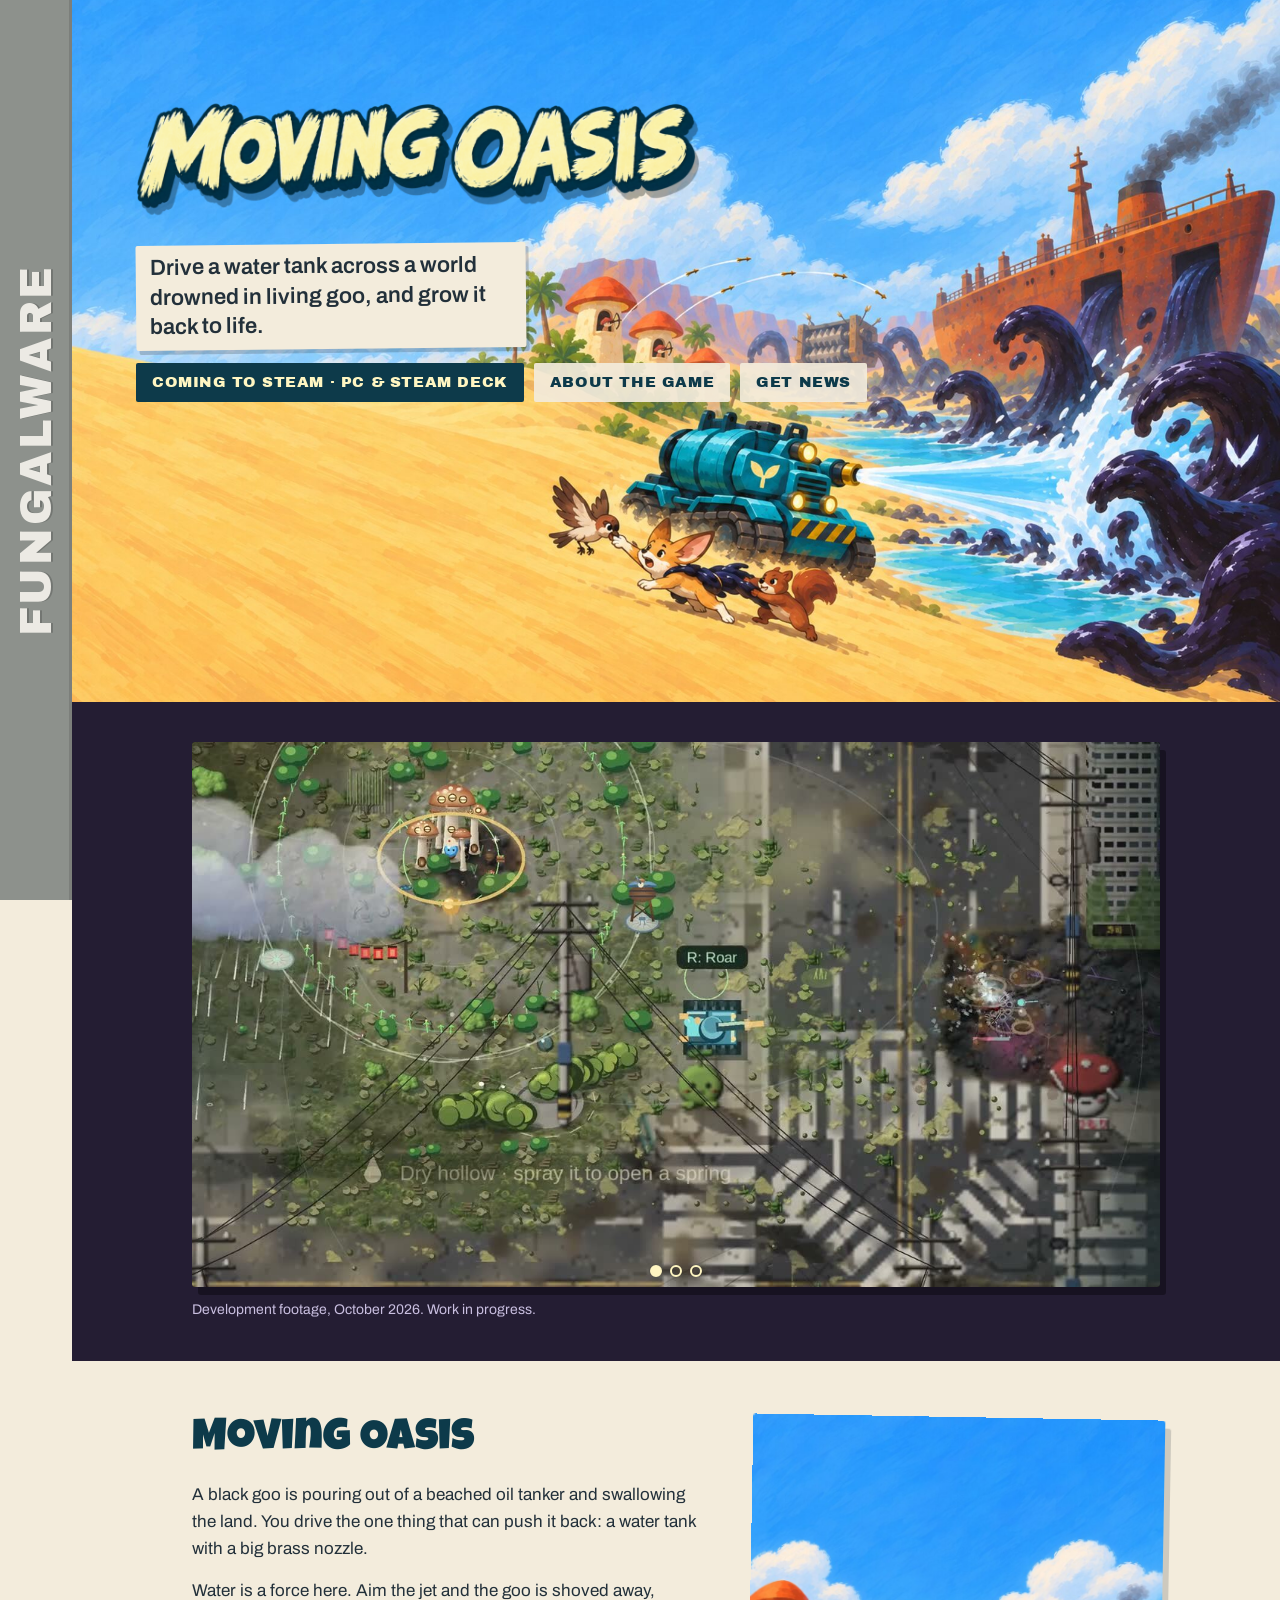
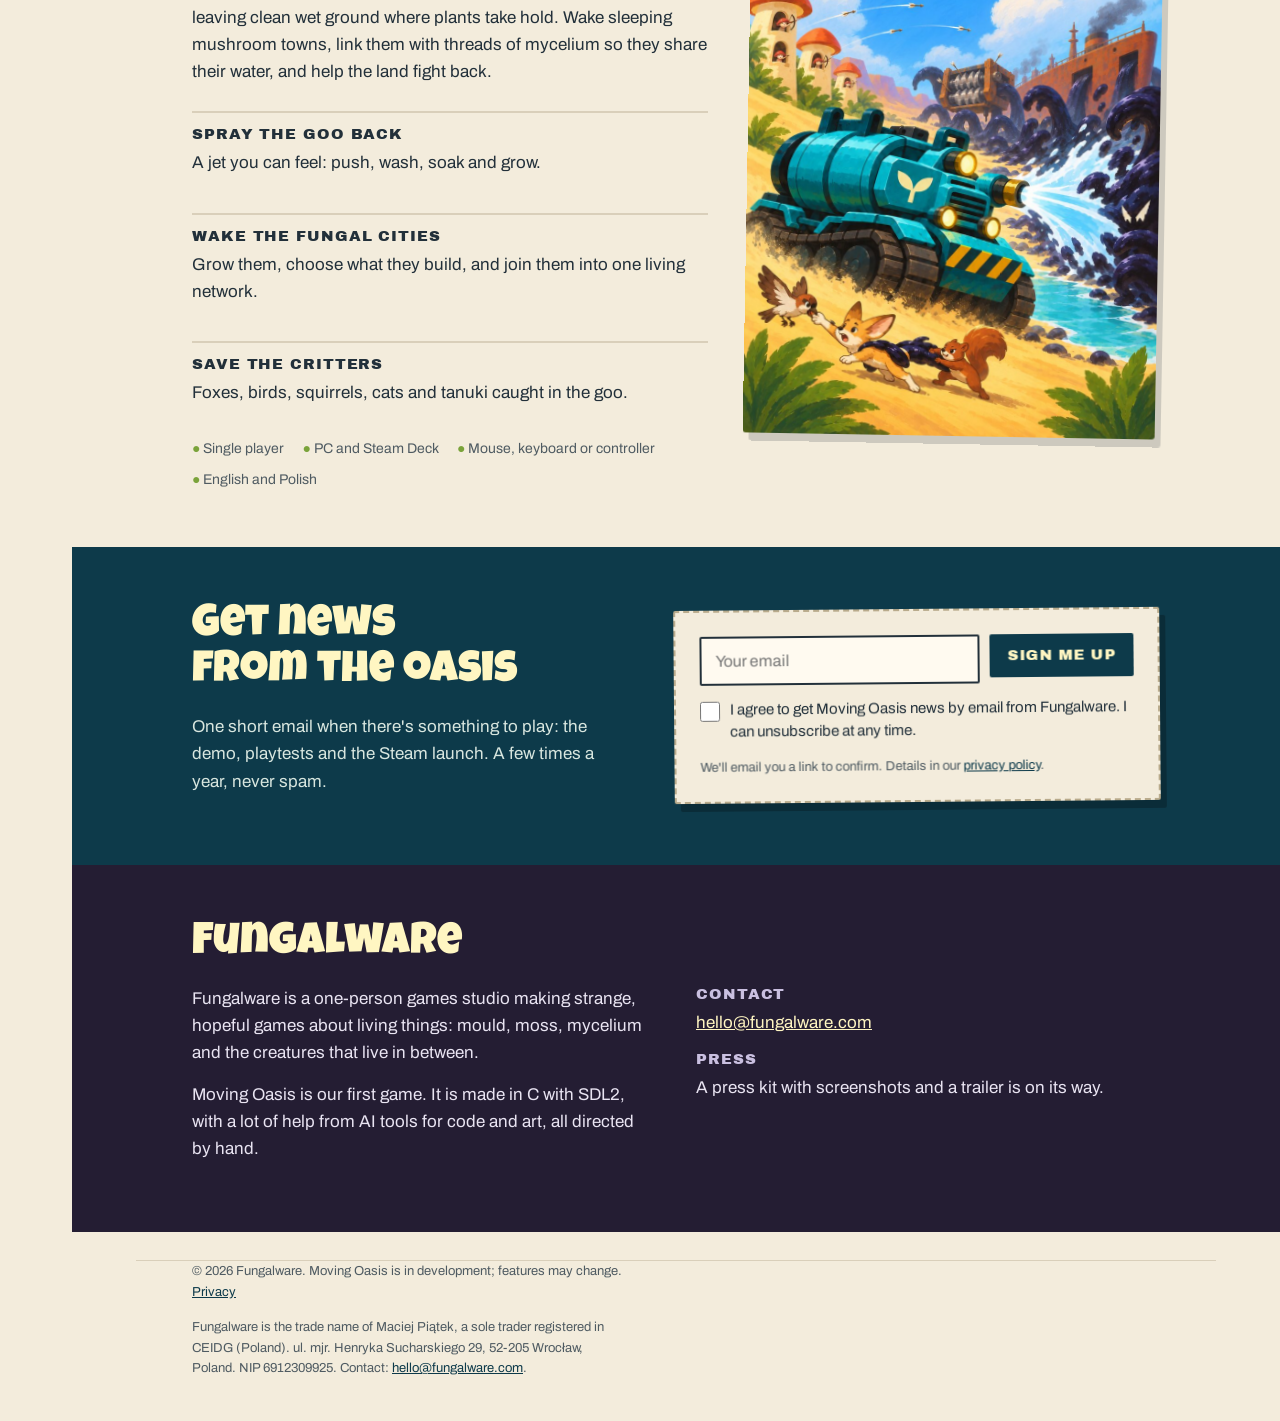
==== index.html @ 24c1888a "Gameplay player: three clips in turn with arrows, dots and swipe; rain clip first, pause menu trimme" ====
<!doctype html>
<html lang="en">
<head>
<meta charset="utf-8">
<meta name="viewport" content="width=device-width, initial-scale=1, viewport-fit=cover">
<title>Fungalware</title>
<meta name="description" content="Fungalware is a small games studio making strange, hopeful games about living things. Now making Moving Oasis, coming to Steam.">
<meta property="og:title" content="Fungalware · Moving Oasis">
<meta property="og:description" content="Drive a water tank across a world drowned in living goo, and grow it back to life. Coming to Steam.">
<meta property="og:image" content="img/moving-oasis-wide.jpg">
<link rel="stylesheet" href="fonts/fonts.css">
<style>
/* Layout: a grey cartridge band down the left edge (the box art's FUNGALWARE
   band) beside one long page: the game's key art first, then the studio. */
:root{
  --paper:#f3ecdc; --ink:#22303a; --ink-soft:#4f5b62; --band:#8d918c; --band-ink:#eceae4;
  --teal:#0d3a4a; --cream:#fff6c2; --goo:#241d33; --rule:#d9cfba;
  --brand:"Archivo Black","Arial Black",Impact,sans-serif;
  --game:"Luckiest Guy","Arial Black",Impact,sans-serif;
  --body:"Archivo","Helvetica Neue",Arial,sans-serif;
  color-scheme:light;
}
*{box-sizing:border-box}
html,body{margin:0}
body{background:var(--paper);color:var(--ink);font:17px/1.6 var(--body)}
a{color:var(--teal)}
a:focus-visible,button:focus-visible{outline:3px solid var(--teal);outline-offset:3px}
.frame{display:grid;grid-template-columns:72px minmax(0,1fr);min-height:100vh}
.band{background:var(--band);position:sticky;top:0;height:100vh;display:flex;align-items:center;justify-content:center;box-shadow:inset -3px 0 0 rgba(0,0,0,.12)}
.band span{writing-mode:vertical-rl;transform:rotate(180deg);font:400 44px/1 var(--brand);letter-spacing:.06em;color:var(--band-ink);text-shadow:0 2px 0 rgba(0,0,0,.18)}
main{min-width:0}
.hero{position:relative;overflow:hidden;background:#6fb7e6}
.hero img.art{display:block;width:100%;height:min(78vh,760px);object-fit:cover;object-position:62% 50%}
.hero .over{position:absolute;inset:0;display:flex;flex-direction:column;justify-content:flex-start;gap:14px;padding:clamp(20px,5vw,64px)}
.hero .logo{width:min(560px,78%);filter:drop-shadow(4px 7px 0 rgba(8,24,30,.35))}
.hero .line{max-width:30ch;margin:0;font:600 clamp(17px,2.2vw,22px)/1.35 var(--body);color:var(--ink);background:var(--paper);padding:8px 14px;border-radius:2px;box-shadow:3px 4px 0 rgba(0,0,0,.18);transform:rotate(-.6deg)}
.cta{display:flex;flex-wrap:wrap;gap:10px;align-items:center}
.pill{display:inline-block;font:400 15px/1 var(--brand);letter-spacing:.04em;text-transform:uppercase;padding:12px 16px;border-radius:2px;background:var(--teal);color:var(--cream);text-decoration:none}
.pill.ghost{background:rgba(243,236,220,.92);color:var(--teal)}
.wrap{max-width:1080px;margin:0 auto;padding-inline:clamp(16px,5vw,56px);padding-block:56px}
h2{font:400 clamp(30px,4vw,44px)/1.05 var(--game);color:var(--teal);margin:0 0 18px;text-wrap:balance}
h3{font:400 15px/1.2 var(--brand);letter-spacing:.06em;text-transform:uppercase;margin:0 0 6px;color:var(--ink)}
p{margin:0 0 14px;max-width:62ch}
.game{display:grid;grid-template-columns:minmax(0,1.25fr) minmax(0,1fr);gap:40px;align-items:start}
.features{display:grid;gap:22px;margin-top:26px}
.features div{border-top:2px solid var(--rule);padding-top:12px}
.tall{width:100%;border-radius:3px;box-shadow:6px 8px 0 rgba(34,48,58,.18);transform:rotate(1deg)}
.facts{display:flex;flex-wrap:wrap;gap:8px 18px;margin:18px 0 0;padding:0;list-style:none;font-size:14px;color:var(--ink-soft)}
.facts li::before{content:"● ";color:#7aa33a}
.wide{display:block;width:100%;border-radius:3px;margin:8px 0 0}
.studio{background:var(--goo);color:#e9e4f2}
.studio h2{color:var(--cream)}
.studio a{color:var(--cream)}
.studio .cols{display:grid;grid-template-columns:repeat(2,minmax(0,1fr));gap:40px}
.studio h3{color:#c9bfe0}
footer{font-size:13px;color:var(--ink-soft);padding-block:28px}
footer .wrap{padding-block:0}
.imprint{border-top:1px solid var(--rule);padding-top:14px}
/* Newsletter: MailerLite's form markup and script (they validate and submit
   it), dressed as a torn-off coupon from the page's newsprint. */
.news{background:var(--teal);color:var(--cream)}
.news .wrap{display:grid;grid-template-columns:minmax(0,1fr) minmax(0,1.1fr);gap:40px;align-items:center}
.news h2{color:var(--cream)}
.news .lede{color:#d8e6df}
.coupon{background:var(--paper);color:var(--ink);padding:24px;border:2px dashed #b9ab8c;border-radius:2px;box-shadow:6px 8px 0 rgba(0,0,0,.25);transform:rotate(-.5deg)}
.coupon form{display:grid;gap:14px;margin:0}
.coupon .row{display:flex;flex-wrap:wrap;gap:10px}
.coupon .ml-field-group{flex:1 1 220px;min-width:0}
.coupon input[type=email]{width:100%;font:16px/1.2 var(--body);padding:13px 14px;border:2px solid var(--ink);border-radius:2px;background:#fffaf0;color:var(--ink)}
.coupon .check{display:flex;gap:10px;align-items:flex-start;font-size:15px;line-height:1.45;cursor:pointer}
.coupon .check input{width:20px;height:20px;margin:2px 0 0;flex:none;accent-color:var(--teal)}
.coupon .check p,.coupon .fine{margin:0}
.coupon .fine{font-size:13px;color:var(--ink-soft)}
.coupon button.primary{font:400 15px/1 var(--brand);letter-spacing:.04em;text-transform:uppercase;padding:14px 18px;border:0;border-radius:2px;background:var(--teal);color:var(--cream);cursor:pointer}
.coupon button.primary:hover{background:#155069}
.coupon .ml-error input[type=email]{border-color:#b3261e}
.coupon .ml-error .check{color:#b3261e}
.coupon .sent h3{font:400 28px/1.1 var(--game);color:var(--teal);letter-spacing:0;text-transform:none;margin:0 0 6px}
.coupon .sent p{margin:0}
.sr-only{position:absolute;width:1px;height:1px;overflow:hidden;clip:rect(0 0 0 0)}
/* Gameplay reel: the owner's own play, muted and looping, a smaller file on phones. */
.reel{background:var(--goo)}
.reel .wrap{padding-block:40px}
.player{position:relative;max-width:100%;aspect-ratio:16/9;border-radius:3px;overflow:hidden;box-shadow:6px 8px 0 rgba(0,0,0,.35);background:#000}
.player video{display:block;width:100%;height:100%;object-fit:cover}
.player .nav{position:absolute;top:50%;transform:translateY(-50%);width:48px;height:64px;border:0;border-radius:2px;background:rgba(36,29,51,.72);color:var(--cream);font:400 40px/1 var(--brand);cursor:pointer;opacity:0;transition:opacity .2s}
.player .prev{left:10px}.player .next{right:10px}
.player:hover .nav,.player .nav:focus-visible{opacity:1}
@media (hover:none){.player .nav{opacity:.85;width:40px;height:52px;font-size:32px}}
.player .dots{position:absolute;left:0;right:0;bottom:10px;display:flex;justify-content:center;gap:8px}
.player .dots button{width:12px;height:12px;padding:0;border:2px solid var(--cream);border-radius:50%;background:transparent;cursor:pointer}
.player .dots button[aria-selected=true]{background:var(--cream)}
.reel .cap{margin:12px 0 0;font-size:14px;color:#c9bfe0;max-width:none}
@media (max-width:820px){
  .frame{grid-template-columns:1fr}
  .band{position:static;height:auto;padding:10px 16px;justify-content:flex-start}
  .band span{writing-mode:horizontal-tb;transform:none;font-size:26px}
  .game,.studio .cols,.news .wrap{grid-template-columns:1fr}
  .hero img.art{height:62vh}
}
@media (prefers-reduced-motion:reduce){*{transition:none!important}}
</style>
</head>
<body>
<div class="frame">
  <aside class="band" aria-label="Fungalware"><span>FUNGALWARE</span></aside>
  <main>
    <section class="hero" aria-label="Moving Oasis">
      <img class="art" src="img/moving-oasis-key-art.jpg" alt="A chunky teal water tank sprays living black goo back from a desert oasis while a sparrow and a squirrel pull a fennec fox free; a rusty tanker and a toothed machine loom behind.">
      <div class="over">
        <img class="logo" src="img/moving-oasis-logo.png" alt="Moving Oasis">
        <p class="line">Drive a water tank across a world drowned in living goo, and grow it back to life.</p>
        <div class="cta">
          <span class="pill">Coming to Steam · PC &amp; Steam Deck</span>
          <a class="pill ghost" href="#game">About the game</a>
          <a class="pill ghost" href="#news">Get news</a>
        </div>
      </div>
    </section>

    <section class="reel" aria-label="Gameplay">
      <div class="wrap">
        <div class="player" data-clips="rain-cities skull shore">
          <video autoplay muted playsinline preload="auto" poster="video/rain-cities.jpg" aria-label="Moving Oasis gameplay, development footage"></video>
          <button class="nav prev" type="button" aria-label="Previous clip">&#8249;</button>
          <button class="nav next" type="button" aria-label="Next clip">&#8250;</button>
          <div class="dots" role="tablist" aria-label="Clips"></div>
        </div>
        <p class="cap">Development footage, October 2026. Work in progress.</p>
      </div>
    </section>

    <section id="game" class="wrap game">
      <div>
        <h2>Moving Oasis</h2>
        <p>A black goo is pouring out of a beached oil tanker and swallowing the land. You drive the one thing that can push it back: a water tank with a big brass nozzle.</p>
        <p>Water is a force here. Aim the jet and the goo is shoved away, leaving clean wet ground where plants take hold. Wake sleeping mushroom towns, link them with threads of mycelium so they share their water, and help the land fight back.</p>
        <div class="features">
          <div><h3>Spray the goo back</h3><p>A jet you can feel: push, wash, soak and grow.</p></div>
          <div><h3>Wake the fungal cities</h3><p>Grow them, choose what they build, and join them into one living network.</p></div>
          <div><h3>Save the critters</h3><p>Foxes, birds, squirrels, cats and tanuki caught in the goo.</p></div>
        </div>
        <ul class="facts">
          <li>Single player</li><li>PC and Steam Deck</li><li>Mouse, keyboard or controller</li><li>English and Polish</li>
        </ul>
      </div>
      <img class="tall" src="img/moving-oasis-tall.jpg" alt="Moving Oasis key art: the teal tank up close, its headlights like friendly eyes, spraying goo back beside mushroom towers and a rusty ship.">
    </section>

    <section id="news" class="news">
      <div class="wrap">
        <div>
          <h2>Get news from the oasis</h2>
          <p class="lede">One short email when there's something to play: the demo, playtests and the Steam launch. A few times a year, never spam.</p>
        </div>
        <div id="mlb2-46906155" class="coupon ml-form-embedContainer ml-subscribe-form ml-subscribe-form-46906155">
          <div class="ml-form-embedBody row-form">
            <form class="ml-block-form" action="https://assets.mailerlite.com/jsonp/2696702/forms/200784628457408299/subscribe" data-code="" method="post" target="_blank">
              <div class="row">
                <div class="ml-form-fieldRow ml-field-group ml-field-email ml-validate-email ml-validate-required">
                  <input aria-label="Your email" aria-required="true" type="email" class="form-control" name="fields[email]" placeholder="Your email" autocomplete="email">
                </div>
                <div class="ml-form-embedSubmit">
                  <button type="submit" class="primary">Sign me up</button>
                  <button disabled="disabled" style="display:none" type="button" class="loading primary"><span>Sending…</span></button>
                </div>
              </div>
              <div class="ml-form-checkboxRow ml-validate-required">
                <label class="check"><input type="checkbox"><p>I agree to get Moving Oasis news by email from Fungalware. I can unsubscribe at any time.</p></label>
              </div>
              <p class="fine">We'll email you a link to confirm. Details in our <a href="privacy/">privacy policy</a>.</p>
              <input type="hidden" name="ml-submit" value="1">
              <input type="hidden" name="anticsrf" value="true">
            </form>
          </div>
          <div class="ml-form-successBody row-success sent" style="display:none" role="status">
            <h3>Almost there!</h3>
            <p>Check your inbox and click the link to confirm.</p>
          </div>
        </div>
      </div>
    </section>

    <section class="studio">
      <div class="wrap">
        <h2>Fungalware</h2>
        <div class="cols">
          <div>
            <p>Fungalware is a one-person games studio making strange, hopeful games about living things: mould, moss, mycelium and the creatures that live in between.</p>
            <p>Moving Oasis is our first game. It is made in C with SDL2, with a lot of help from AI tools for code and art, all directed by hand.</p>
          </div>
          <div>
            <h3>Contact</h3>
            <p><a href="mailto:hello@fungalware.com">hello@fungalware.com</a></p>
            <h3>Press</h3>
            <p>A press kit with screenshots and a trailer is on its way.</p>
          </div>
        </div>
      </div>
    </section>

    <footer>
      <div class="wrap imprint">
        <p>© 2026 Fungalware. Moving Oasis is in development; features may change. <a href="privacy/">Privacy</a></p>
        <p>Fungalware is the trade name of Maciej Piątek, a sole trader registered in CEIDG (Poland). ul. mjr. Henryka Sucharskiego 29, 52-205 Wrocław, Poland. NIP 6912309925. Contact: <a href="mailto:hello@fungalware.com">hello@fungalware.com</a>.</p>
      </div>
    </footer>
  </main>
</div>
<script>
// Gameplay clips: play one after another and loop; arrows, dots and a swipe switch clips.
// Phones get the 480p files. Reduced motion: no autoplay, the viewer starts it.
(function () {
  var box = document.querySelector('.player'); if (!box) return;
  var v = box.querySelector('video'), dots = box.querySelector('.dots');
  var clips = box.dataset.clips.split(' '), i = 0;
  var size = matchMedia('(max-width: 700px)').matches ? '480' : '720';
  var still = matchMedia('(prefers-reduced-motion: reduce)').matches;
  clips.forEach(function (c, k) {
    var b = document.createElement('button'); b.type = 'button'; b.setAttribute('role', 'tab');
    b.setAttribute('aria-label', 'Clip ' + (k + 1)); b.onclick = function () { show(k, true); }; dots.appendChild(b);
  });
  function show(k, play) {
    i = (k + clips.length) % clips.length;
    v.poster = 'video/' + clips[i] + '.jpg'; v.src = 'video/' + clips[i] + '-' + size + '.mp4';
    [].forEach.call(dots.children, function (b, n) { b.setAttribute('aria-selected', n === i); });
    if (play || !still) { var p = v.play(); if (p) p.catch(function () {}); }
  }
  v.addEventListener('ended', function () { show(i + 1); });
  box.querySelector('.prev').onclick = function () { show(i - 1, true); };
  box.querySelector('.next').onclick = function () { show(i + 1, true); };
  var x0 = null;
  box.addEventListener('touchstart', function (e) { x0 = e.touches[0].clientX; }, {passive: true});
  box.addEventListener('touchend', function (e) {
    if (x0 === null) return; var dx = e.changedTouches[0].clientX - x0; x0 = null;
    if (Math.abs(dx) > 40) show(i + (dx < 0 ? 1 : -1), true);
  });
  if (still) { v.removeAttribute('autoplay'); v.controls = true; }
  show(0);
})();
</script>
<script>
function ml_webform_success_46906155() {
  var $ = ml_jQuery || jQuery;
  $('.ml-subscribe-form-46906155 .row-success').show();
  $('.ml-subscribe-form-46906155 .row-form').hide();
}
</script>
<script src="https://groot.mailerlite.com/js/w/webforms.min.js?v83147fa8ce2d95cb73ece7f28b469519"></script>
</body>
</html>
---- fonts/fonts.css ----
/* Self-hosted Google Fonts (latin + latin-ext). Archivo, Archivo Black: SIL OFL 1.1; Luckiest Guy: Apache 2.0. */
@font-face {
  font-family: 'Archivo';
  font-style: normal;
  font-weight: 400;
  font-stretch: 100%;
  font-display: swap;
  src: url(archivo-latin-ext.woff2) format('woff2');
  unicode-range: U+0100-02BA, U+02BD-02C5, U+02C7-02CC, U+02CE-02D7, U+02DD-02FF, U+0304, U+0308, U+0329, U+1D00-1DBF, U+1E00-1E9F, U+1EF2-1EFF, U+2020, U+20A0-20AB, U+20AD-20C4, U+2113, U+2C60-2C7F, U+A720-A7FF;
}
@font-face {
  font-family: 'Archivo';
  font-style: normal;
  font-weight: 400;
  font-stretch: 100%;
  font-display: swap;
  src: url(archivo-latin.woff2) format('woff2');
  unicode-range: U+0000-00FF, U+0131, U+0152-0153, U+02BB-02BC, U+02C6, U+02DA, U+02DC, U+0304, U+0308, U+0329, U+2000-206F, U+20AC, U+2122, U+2191, U+2193, U+2212, U+2215, U+FEFF, U+FFFD;
}
@font-face {
  font-family: 'Archivo';
  font-style: normal;
  font-weight: 600;
  font-stretch: 100%;
  font-display: swap;
  src: url(archivo-latin-ext.woff2) format('woff2');
  unicode-range: U+0100-02BA, U+02BD-02C5, U+02C7-02CC, U+02CE-02D7, U+02DD-02FF, U+0304, U+0308, U+0329, U+1D00-1DBF, U+1E00-1E9F, U+1EF2-1EFF, U+2020, U+20A0-20AB, U+20AD-20C4, U+2113, U+2C60-2C7F, U+A720-A7FF;
}
@font-face {
  font-family: 'Archivo';
  font-style: normal;
  font-weight: 600;
  font-stretch: 100%;
  font-display: swap;
  src: url(archivo-latin.woff2) format('woff2');
  unicode-range: U+0000-00FF, U+0131, U+0152-0153, U+02BB-02BC, U+02C6, U+02DA, U+02DC, U+0304, U+0308, U+0329, U+2000-206F, U+20AC, U+2122, U+2191, U+2193, U+2212, U+2215, U+FEFF, U+FFFD;
}
@font-face {
  font-family: 'Archivo Black';
  font-style: normal;
  font-weight: 400;
  font-display: swap;
  src: url(archivo-black-latin-ext.woff2) format('woff2');
  unicode-range: U+0100-02BA, U+02BD-02C5, U+02C7-02CC, U+02CE-02D7, U+02DD-02FF, U+0304, U+0308, U+0329, U+1D00-1DBF, U+1E00-1E9F, U+1EF2-1EFF, U+2020, U+20A0-20AB, U+20AD-20C4, U+2113, U+2C60-2C7F, U+A720-A7FF;
}
@font-face {
  font-family: 'Archivo Black';
  font-style: normal;
  font-weight: 400;
  font-display: swap;
  src: url(archivo-black-latin.woff2) format('woff2');
  unicode-range: U+0000-00FF, U+0131, U+0152-0153, U+02BB-02BC, U+02C6, U+02DA, U+02DC, U+0304, U+0308, U+0329, U+2000-206F, U+20AC, U+2122, U+2191, U+2193, U+2212, U+2215, U+FEFF, U+FFFD;
}
@font-face {
  font-family: 'Luckiest Guy';
  font-style: normal;
  font-weight: 400;
  font-display: swap;
  src: url(luckiest-guy-latin-ext.woff2) format('woff2');
  unicode-range: U+0100-02BA, U+02BD-02C5, U+02C7-02CC, U+02CE-02D7, U+02DD-02FF, U+0304, U+0308, U+0329, U+1D00-1DBF, U+1E00-1E9F, U+1EF2-1EFF, U+2020, U+20A0-20AB, U+20AD-20C4, U+2113, U+2C60-2C7F, U+A720-A7FF;
}
@font-face {
  font-family: 'Luckiest Guy';
  font-style: normal;
  font-weight: 400;
  font-display: swap;
  src: url(luckiest-guy-latin.woff2) format('woff2');
  unicode-range: U+0000-00FF, U+0131, U+0152-0153, U+02BB-02BC, U+02C6, U+02DA, U+02DC, U+0304, U+0308, U+0329, U+2000-206F, U+20AC, U+2122, U+2191, U+2193, U+2212, U+2215, U+FEFF, U+FFFD;
}
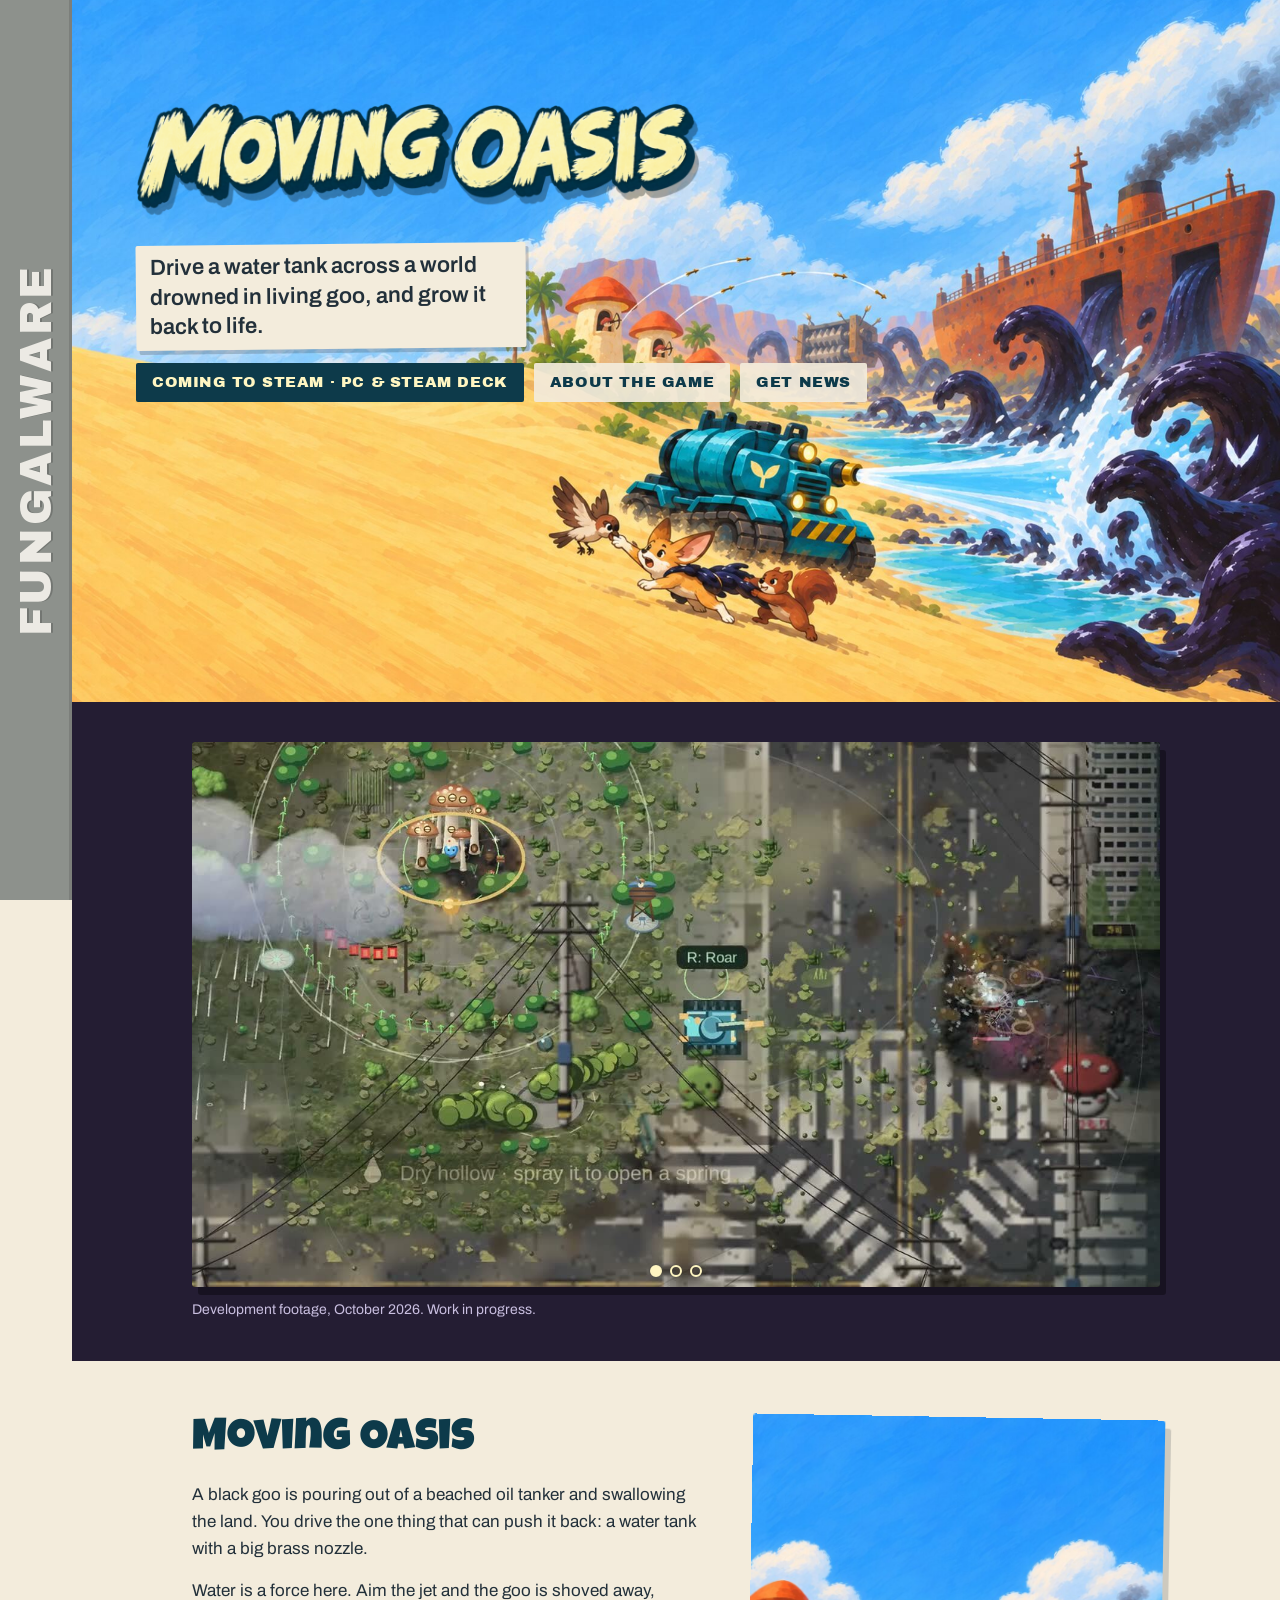
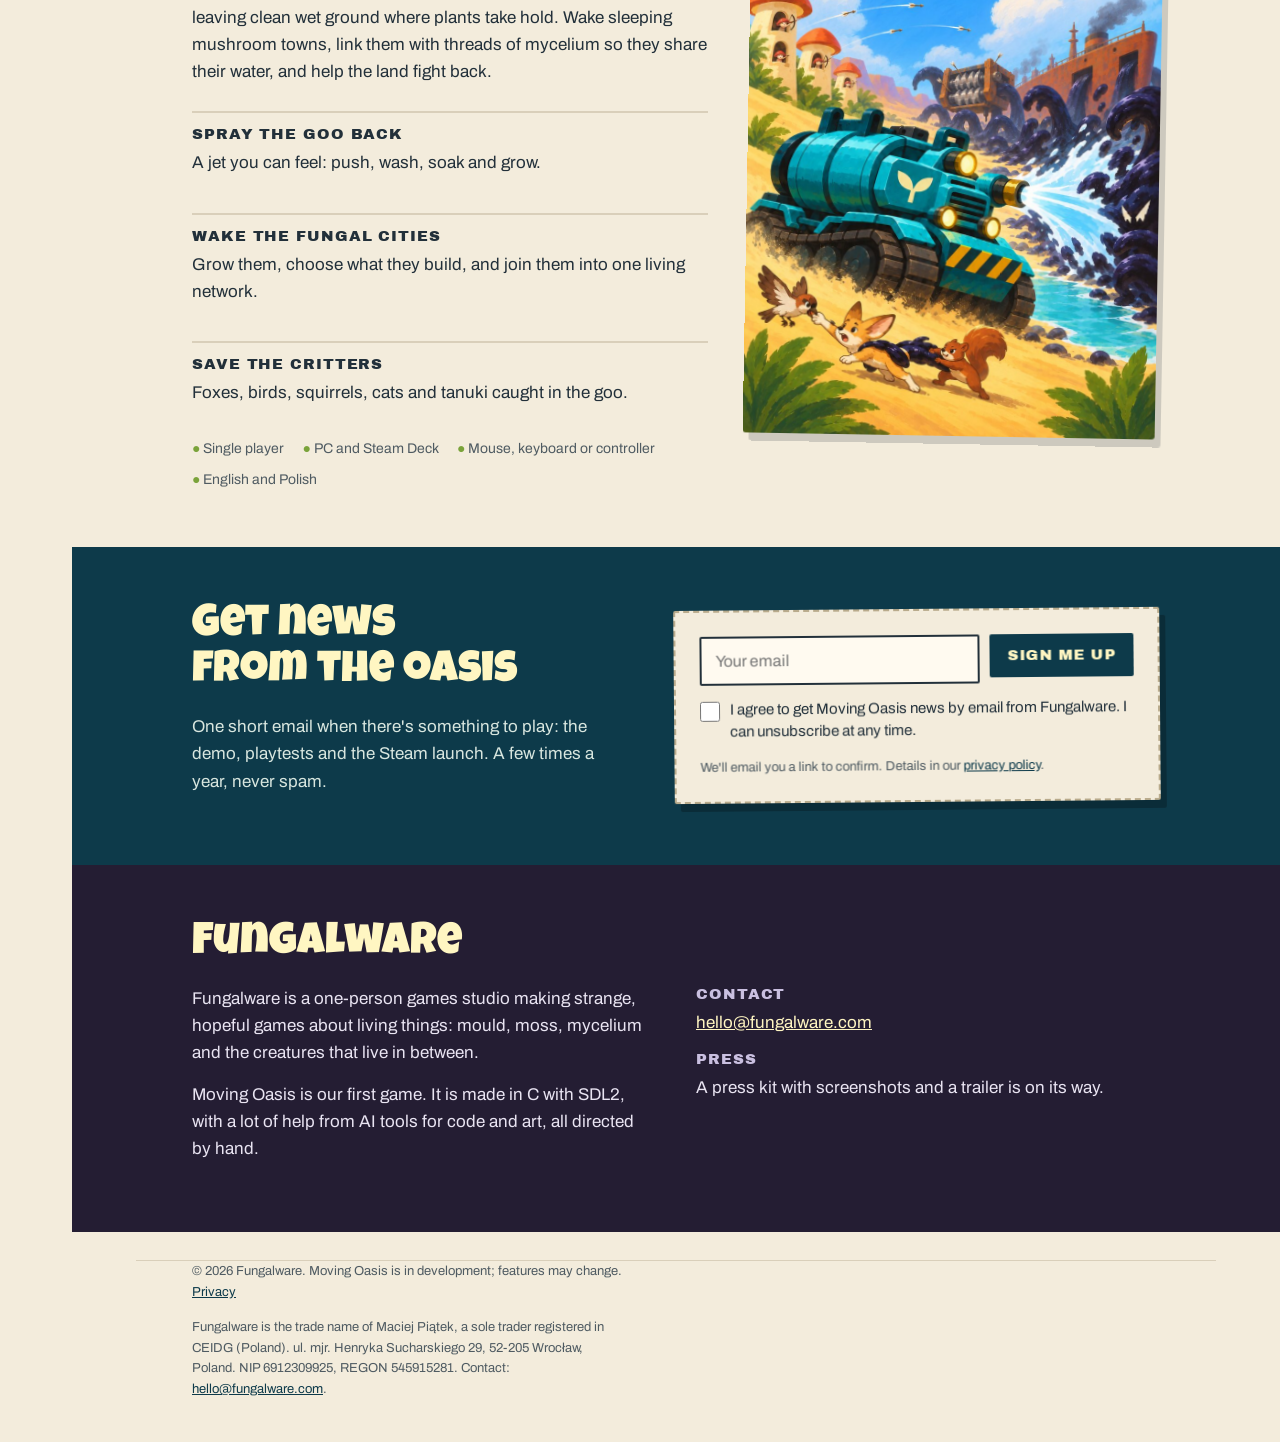
==== commit 871cd8be: "Add REGON to footer and privacy policy" ====
--- a/index.html
+++ b/index.html
@@ -202,7 +202,7 @@
     <footer>
       <div class="wrap imprint">
         <p>© 2026 Fungalware. Moving Oasis is in development; features may change. <a href="privacy/">Privacy</a></p>
-        <p>Fungalware is the trade name of Maciej Piątek, a sole trader registered in CEIDG (Poland). ul. mjr. Henryka Sucharskiego 29, 52-205 Wrocław, Poland. NIP 6912309925. Contact: <a href="mailto:hello@fungalware.com">hello@fungalware.com</a>.</p>
+        <p>Fungalware is the trade name of Maciej Piątek, a sole trader registered in CEIDG (Poland). ul. mjr. Henryka Sucharskiego 29, 52-205 Wrocław, Poland. NIP 6912309925, REGON 545915281. Contact: <a href="mailto:hello@fungalware.com">hello@fungalware.com</a>.</p>
       </div>
     </footer>
   </main>
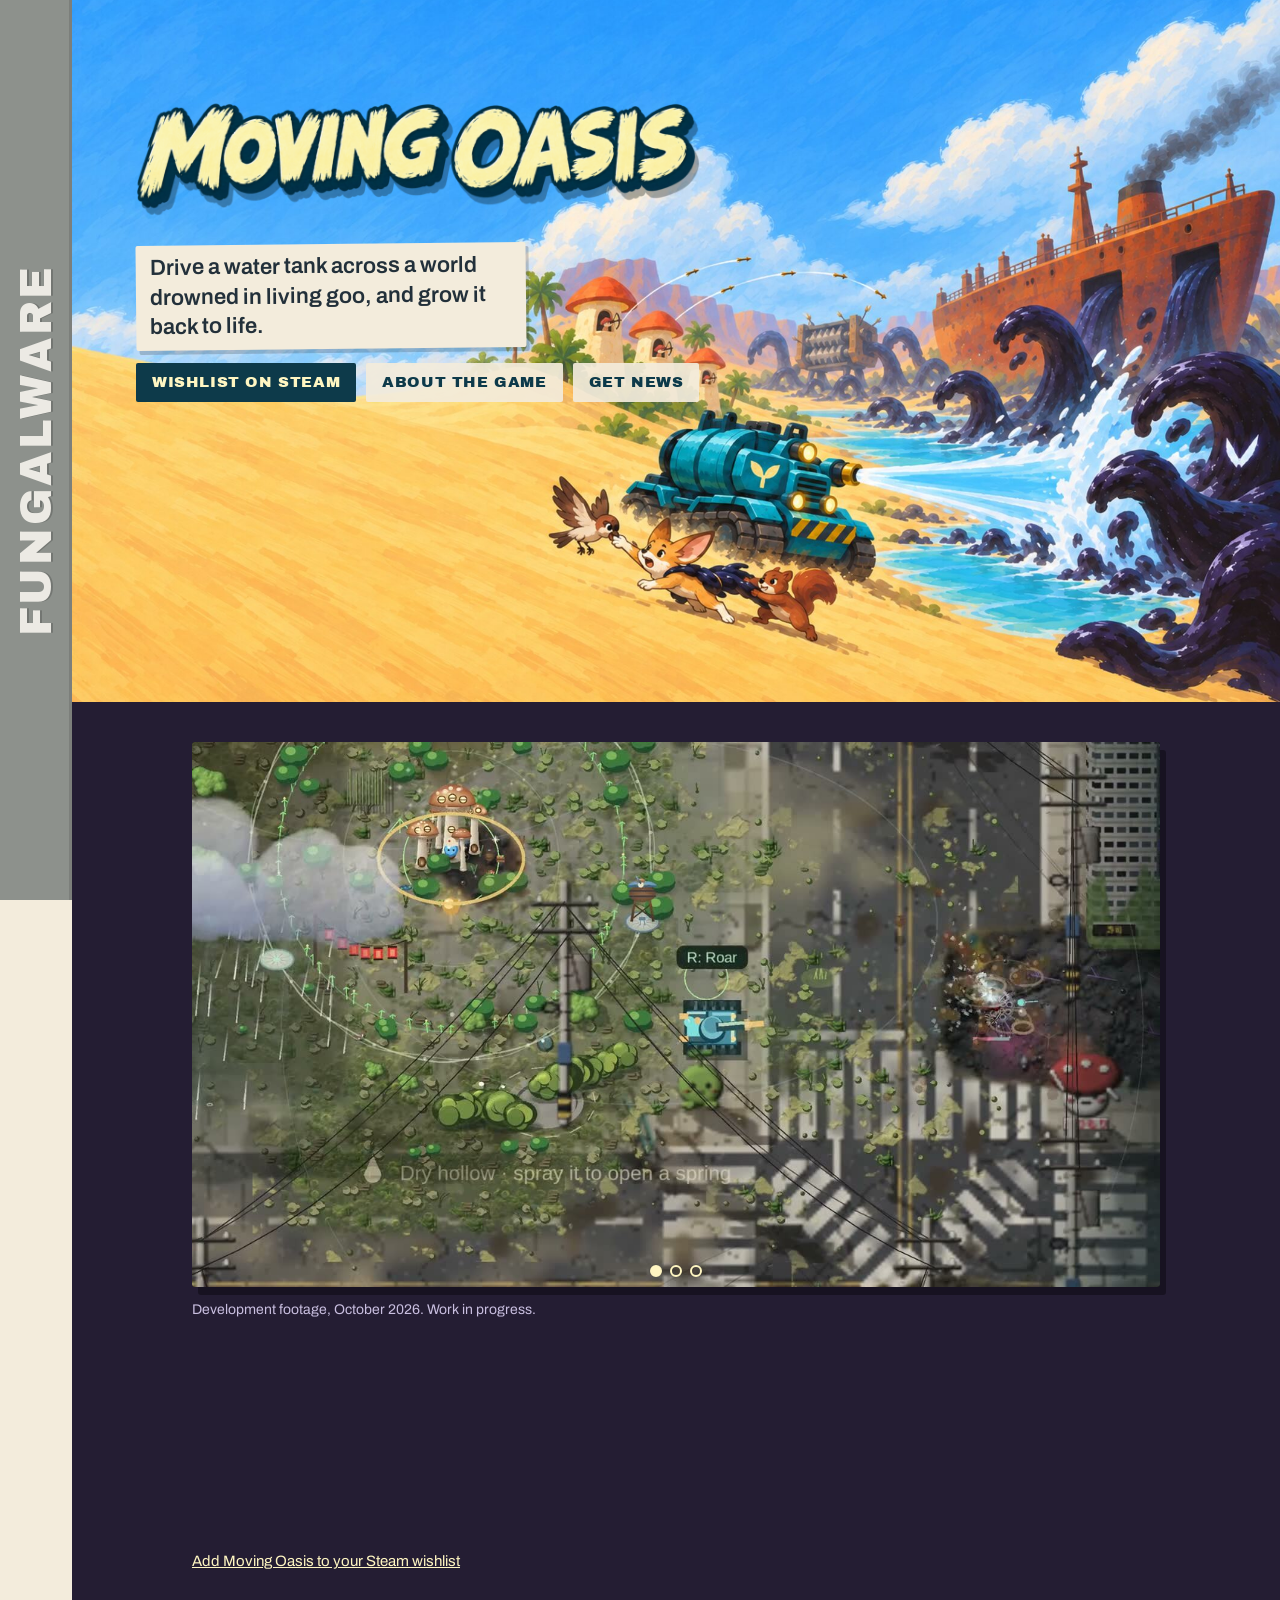
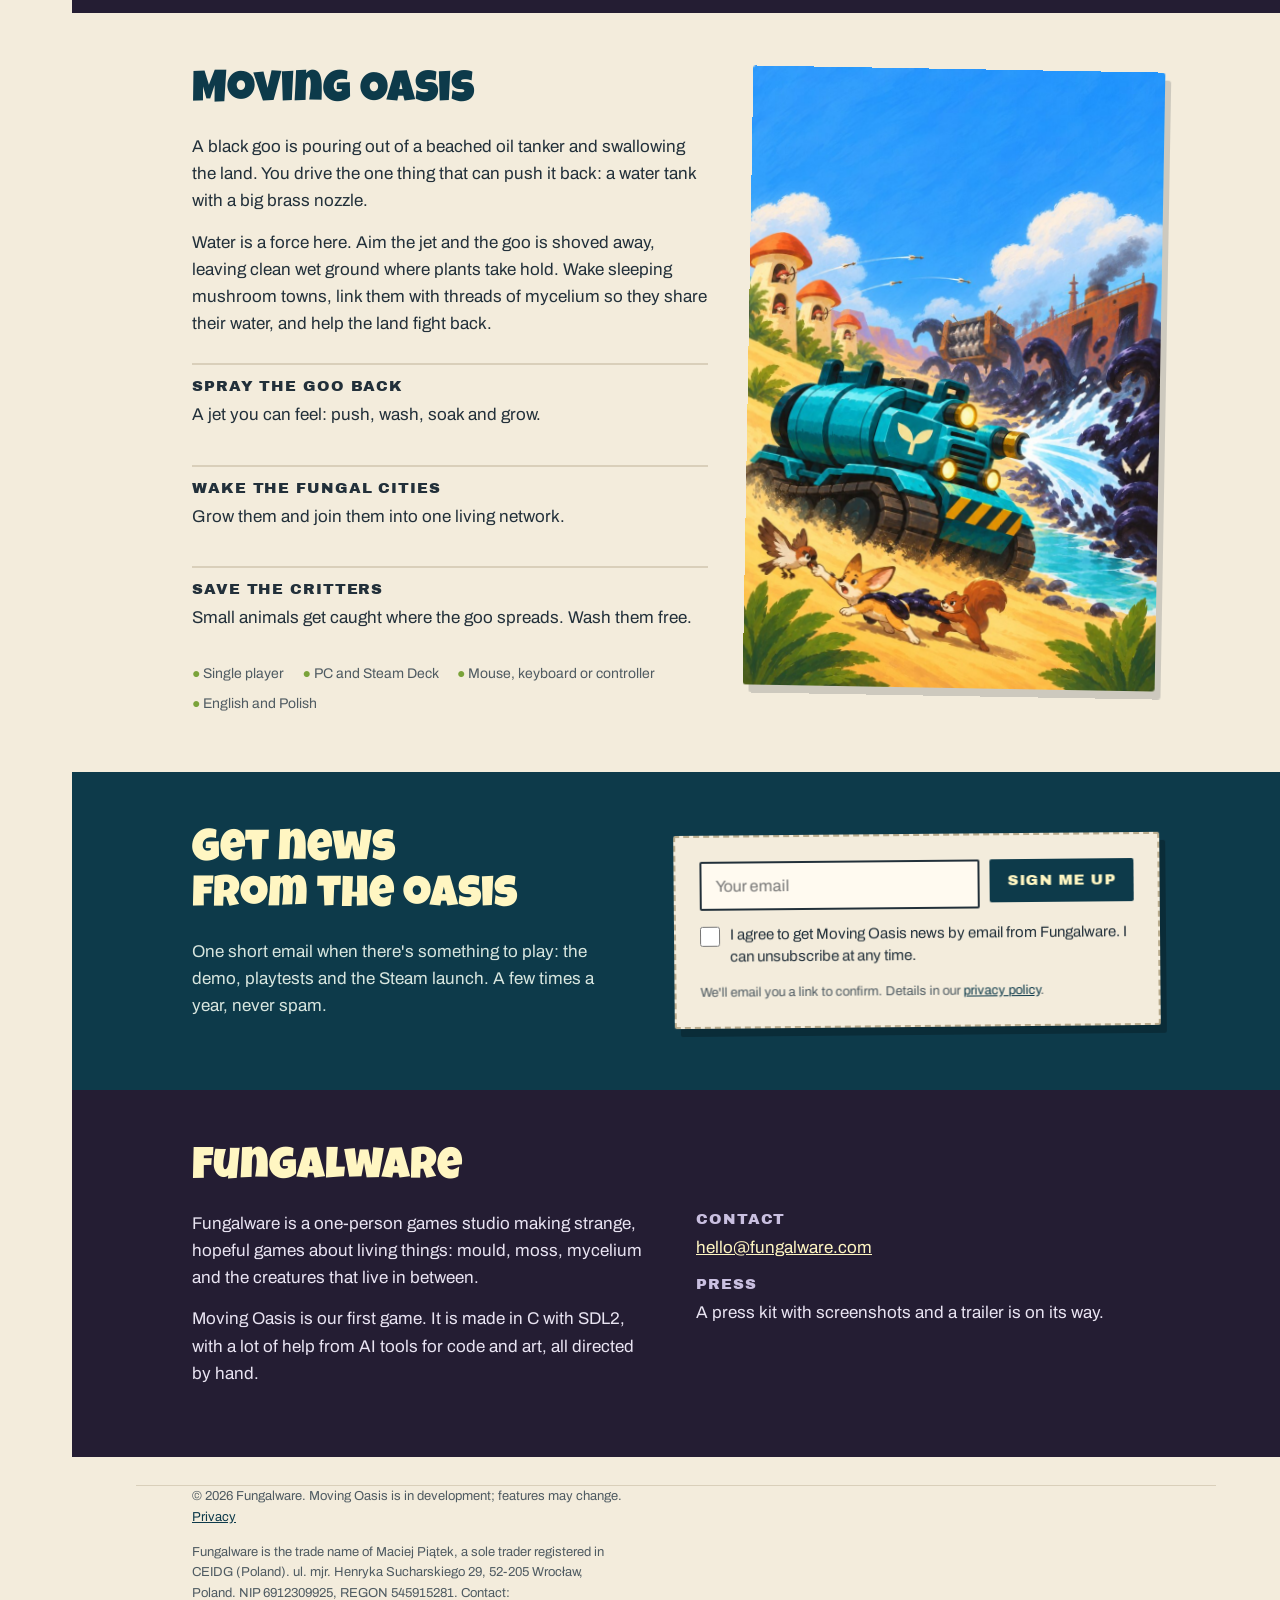
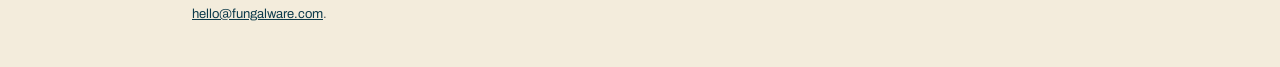
==== commit 7e441df5: "Add Steam wishlist link and store widget for Moving Oasis Hero pill now links to the Steam page; Ste" ====
--- a/index.html
+++ b/index.html
@@ -4,9 +4,9 @@
 <meta charset="utf-8">
 <meta name="viewport" content="width=device-width, initial-scale=1, viewport-fit=cover">
 <title>Fungalware</title>
-<meta name="description" content="Fungalware is a small games studio making strange, hopeful games about living things. Now making Moving Oasis, coming to Steam.">
+<meta name="description" content="Fungalware is a small games studio making strange, hopeful games about living things. Now making Moving Oasis. Wishlist it on Steam.">
 <meta property="og:title" content="Fungalware · Moving Oasis">
-<meta property="og:description" content="Drive a water tank across a world drowned in living goo, and grow it back to life. Coming to Steam.">
+<meta property="og:description" content="Drive a water tank across a world drowned in living goo, and grow it back to life. Wishlist it on Steam.">
 <meta property="og:image" content="img/moving-oasis-wide.jpg">
 <link rel="stylesheet" href="fonts/fonts.css">
 <style>
@@ -91,6 +91,11 @@
 .player .dots button{width:12px;height:12px;padding:0;border:2px solid var(--cream);border-radius:50%;background:transparent;cursor:pointer}
 .player .dots button[aria-selected=true]{background:var(--cream)}
 .reel .cap{margin:12px 0 0;font-size:14px;color:#c9bfe0;max-width:none}
+/* Steam's own store widget (fixed 190px tall); a plain link sits under it in case it is blocked. */
+.steam{margin-top:28px}
+.steam iframe{display:block;width:100%;max-width:646px;height:190px;border:0}
+.steam p{margin:10px 0 0;font-size:15px}
+.steam a{color:var(--cream)}
 @media (max-width:820px){
   .frame{grid-template-columns:1fr}
   .band{position:static;height:auto;padding:10px 16px;justify-content:flex-start}
@@ -111,7 +116,7 @@
         <img class="logo" src="img/moving-oasis-logo.png" alt="Moving Oasis">
         <p class="line">Drive a water tank across a world drowned in living goo, and grow it back to life.</p>
         <div class="cta">
-          <span class="pill">Coming to Steam · PC &amp; Steam Deck</span>
+          <a class="pill" href="https://store.steampowered.com/app/4529580/Moving_Oasis/">Wishlist on Steam</a>
           <a class="pill ghost" href="#game">About the game</a>
           <a class="pill ghost" href="#news">Get news</a>
         </div>
@@ -127,6 +132,10 @@
           <div class="dots" role="tablist" aria-label="Clips"></div>
         </div>
         <p class="cap">Development footage, October 2026. Work in progress.</p>
+        <div class="steam">
+          <iframe src="https://store.steampowered.com/widget/4529580/" title="Moving Oasis on Steam" loading="lazy"></iframe>
+          <p><a href="https://store.steampowered.com/app/4529580/Moving_Oasis/">Add Moving Oasis to your Steam wishlist</a></p>
+        </div>
       </div>
     </section>
 
@@ -137,8 +146,8 @@
         <p>Water is a force here. Aim the jet and the goo is shoved away, leaving clean wet ground where plants take hold. Wake sleeping mushroom towns, link them with threads of mycelium so they share their water, and help the land fight back.</p>
         <div class="features">
           <div><h3>Spray the goo back</h3><p>A jet you can feel: push, wash, soak and grow.</p></div>
-          <div><h3>Wake the fungal cities</h3><p>Grow them, choose what they build, and join them into one living network.</p></div>
-          <div><h3>Save the critters</h3><p>Foxes, birds, squirrels, cats and tanuki caught in the goo.</p></div>
+          <div><h3>Wake the fungal cities</h3><p>Grow them and join them into one living network.</p></div>
+          <div><h3>Save the critters</h3><p>Small animals get caught where the goo spreads. Wash them free.</p></div>
         </div>
         <ul class="facts">
           <li>Single player</li><li>PC and Steam Deck</li><li>Mouse, keyboard or controller</li><li>English and Polish</li>
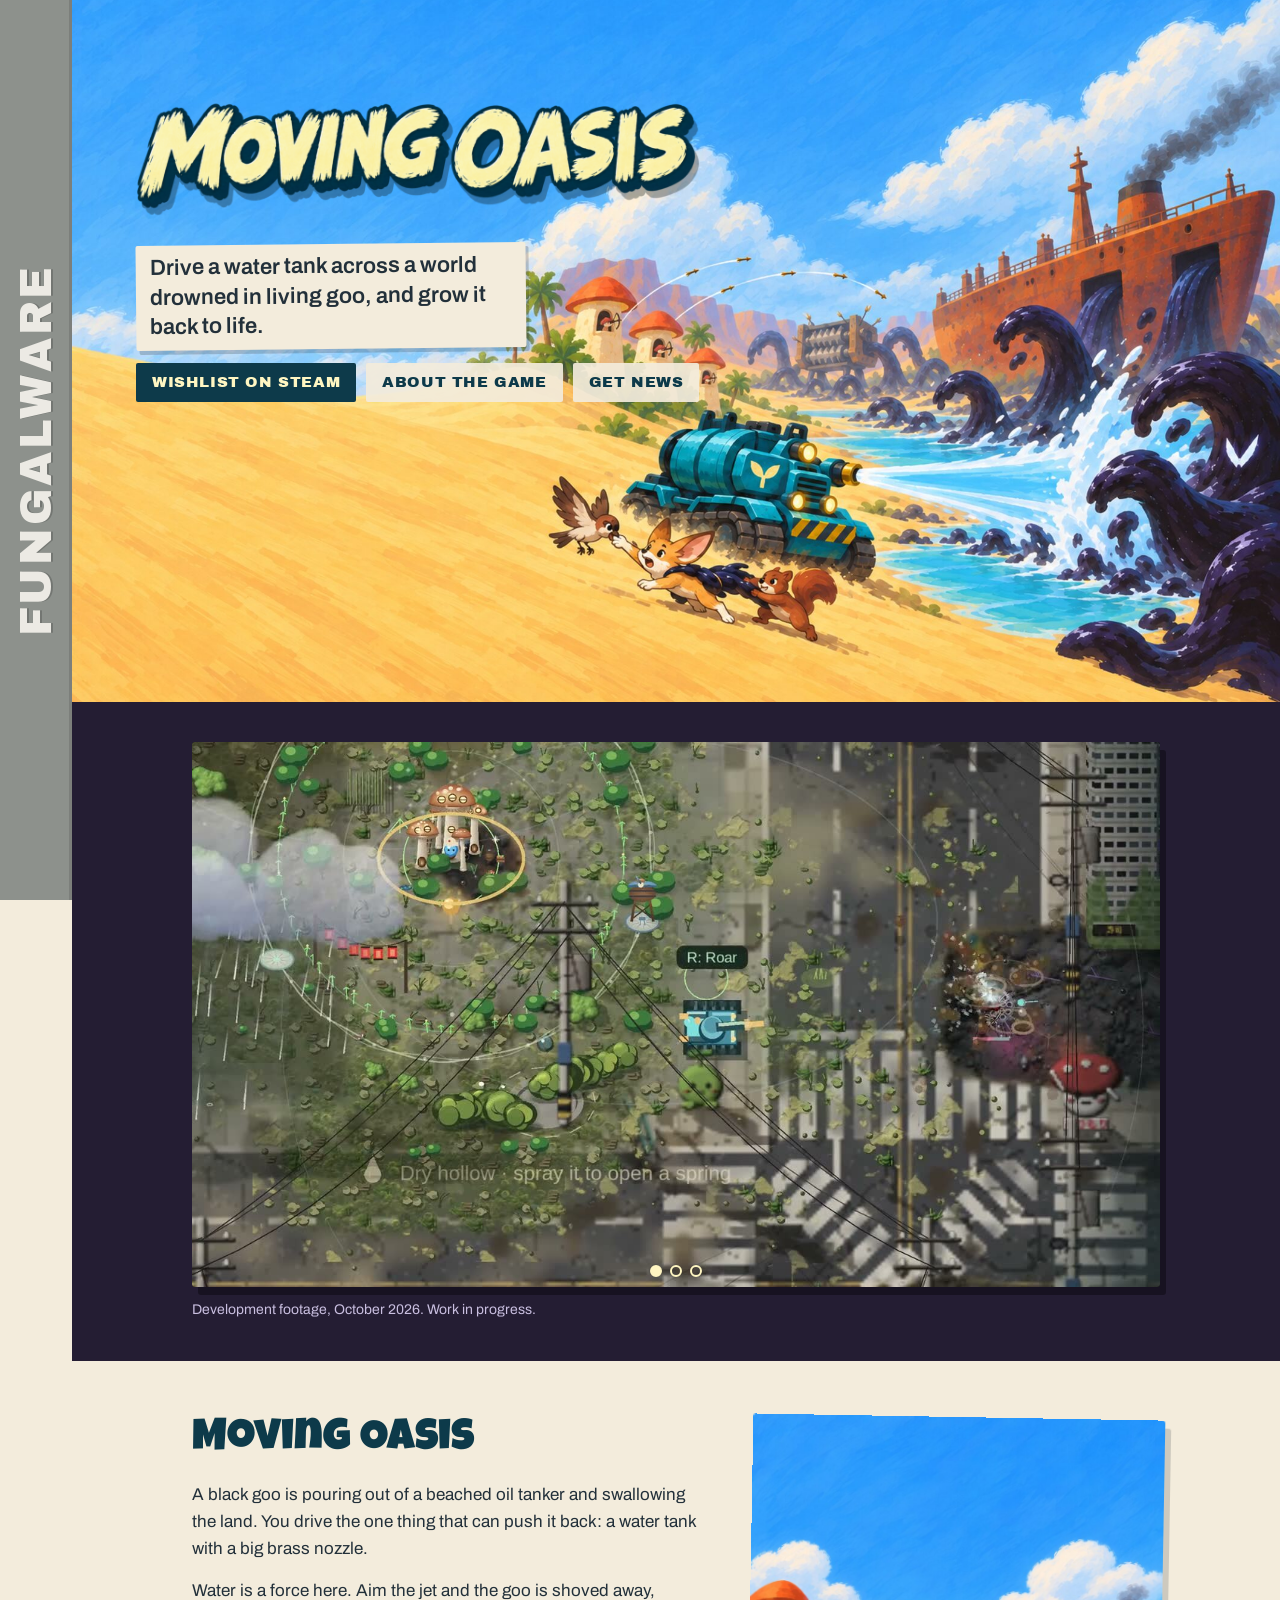
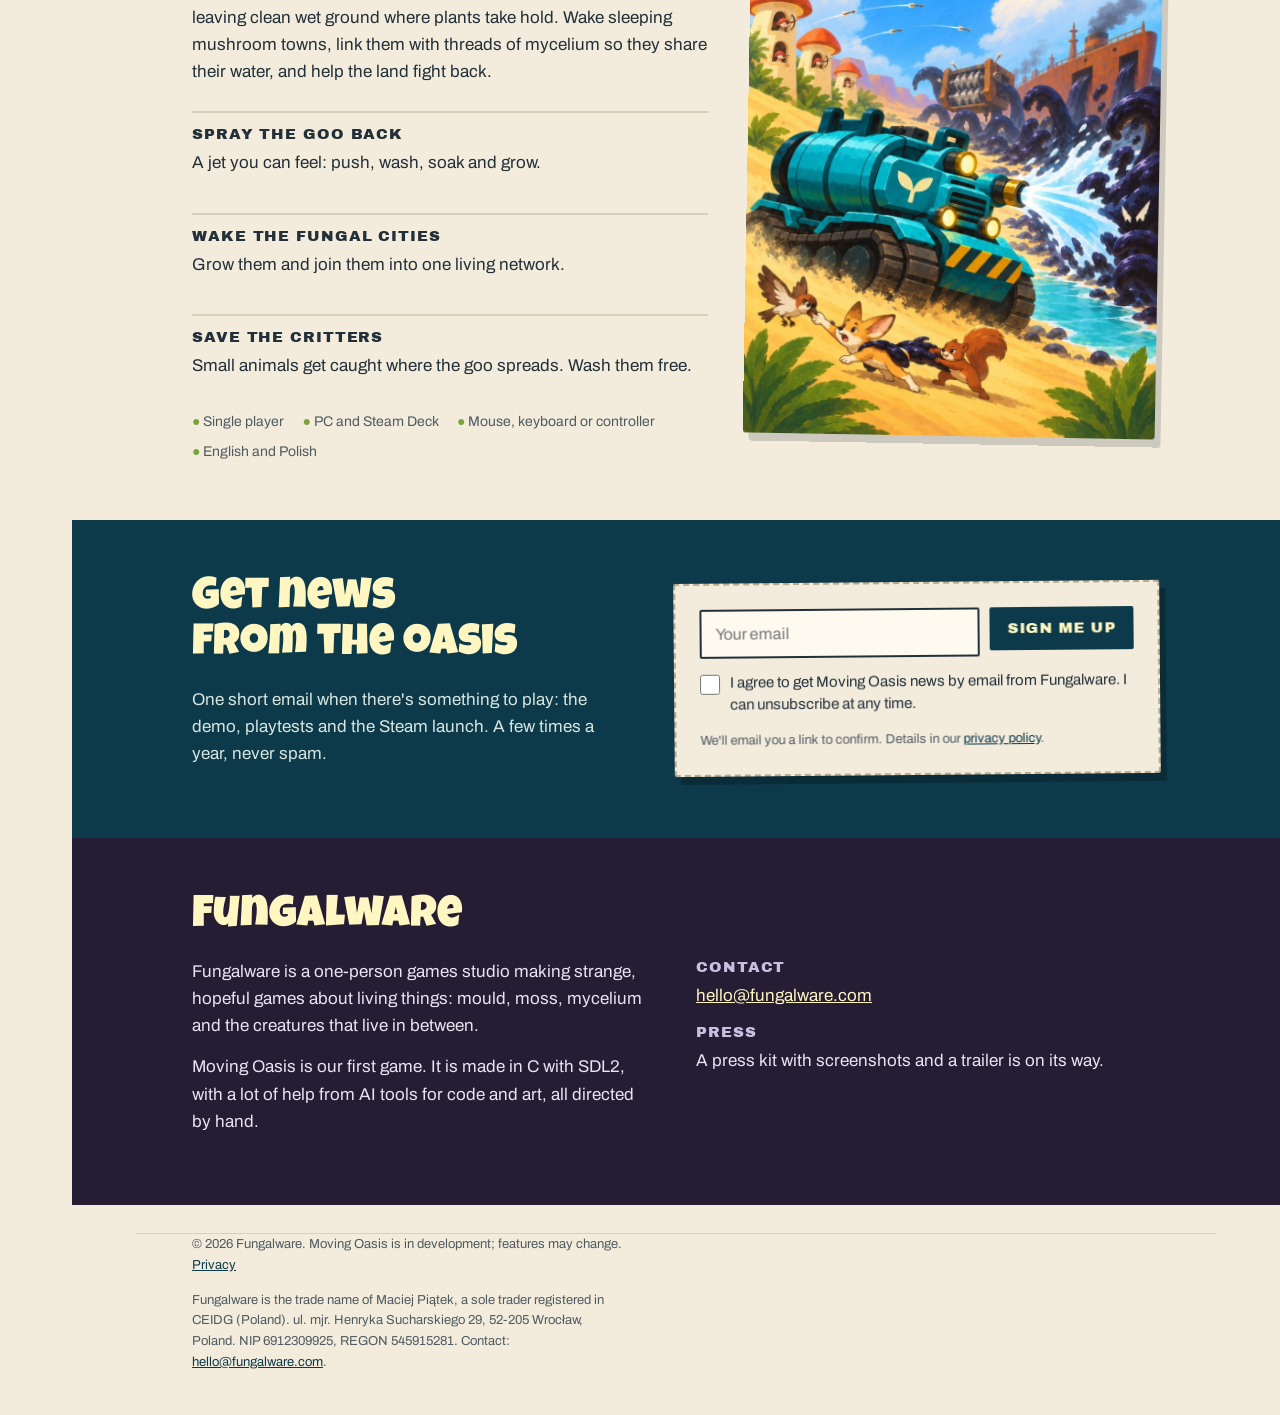
==== commit b82ad7e9: "Drop the Steam widget; keep the Wishlist on Steam button Co-Authored-By: Claude Opus 5.5 (1M context" ====
--- a/index.html
+++ b/index.html
@@ -91,11 +91,6 @@
 .player .dots button{width:12px;height:12px;padding:0;border:2px solid var(--cream);border-radius:50%;background:transparent;cursor:pointer}
 .player .dots button[aria-selected=true]{background:var(--cream)}
 .reel .cap{margin:12px 0 0;font-size:14px;color:#c9bfe0;max-width:none}
-/* Steam's own store widget (fixed 190px tall); a plain link sits under it in case it is blocked. */
-.steam{margin-top:28px}
-.steam iframe{display:block;width:100%;max-width:646px;height:190px;border:0}
-.steam p{margin:10px 0 0;font-size:15px}
-.steam a{color:var(--cream)}
 @media (max-width:820px){
   .frame{grid-template-columns:1fr}
   .band{position:static;height:auto;padding:10px 16px;justify-content:flex-start}
@@ -132,10 +127,6 @@
           <div class="dots" role="tablist" aria-label="Clips"></div>
         </div>
         <p class="cap">Development footage, October 2026. Work in progress.</p>
-        <div class="steam">
-          <iframe src="https://store.steampowered.com/widget/4529580/" title="Moving Oasis on Steam" loading="lazy"></iframe>
-          <p><a href="https://store.steampowered.com/app/4529580/Moving_Oasis/">Add Moving Oasis to your Steam wishlist</a></p>
-        </div>
       </div>
     </section>
 
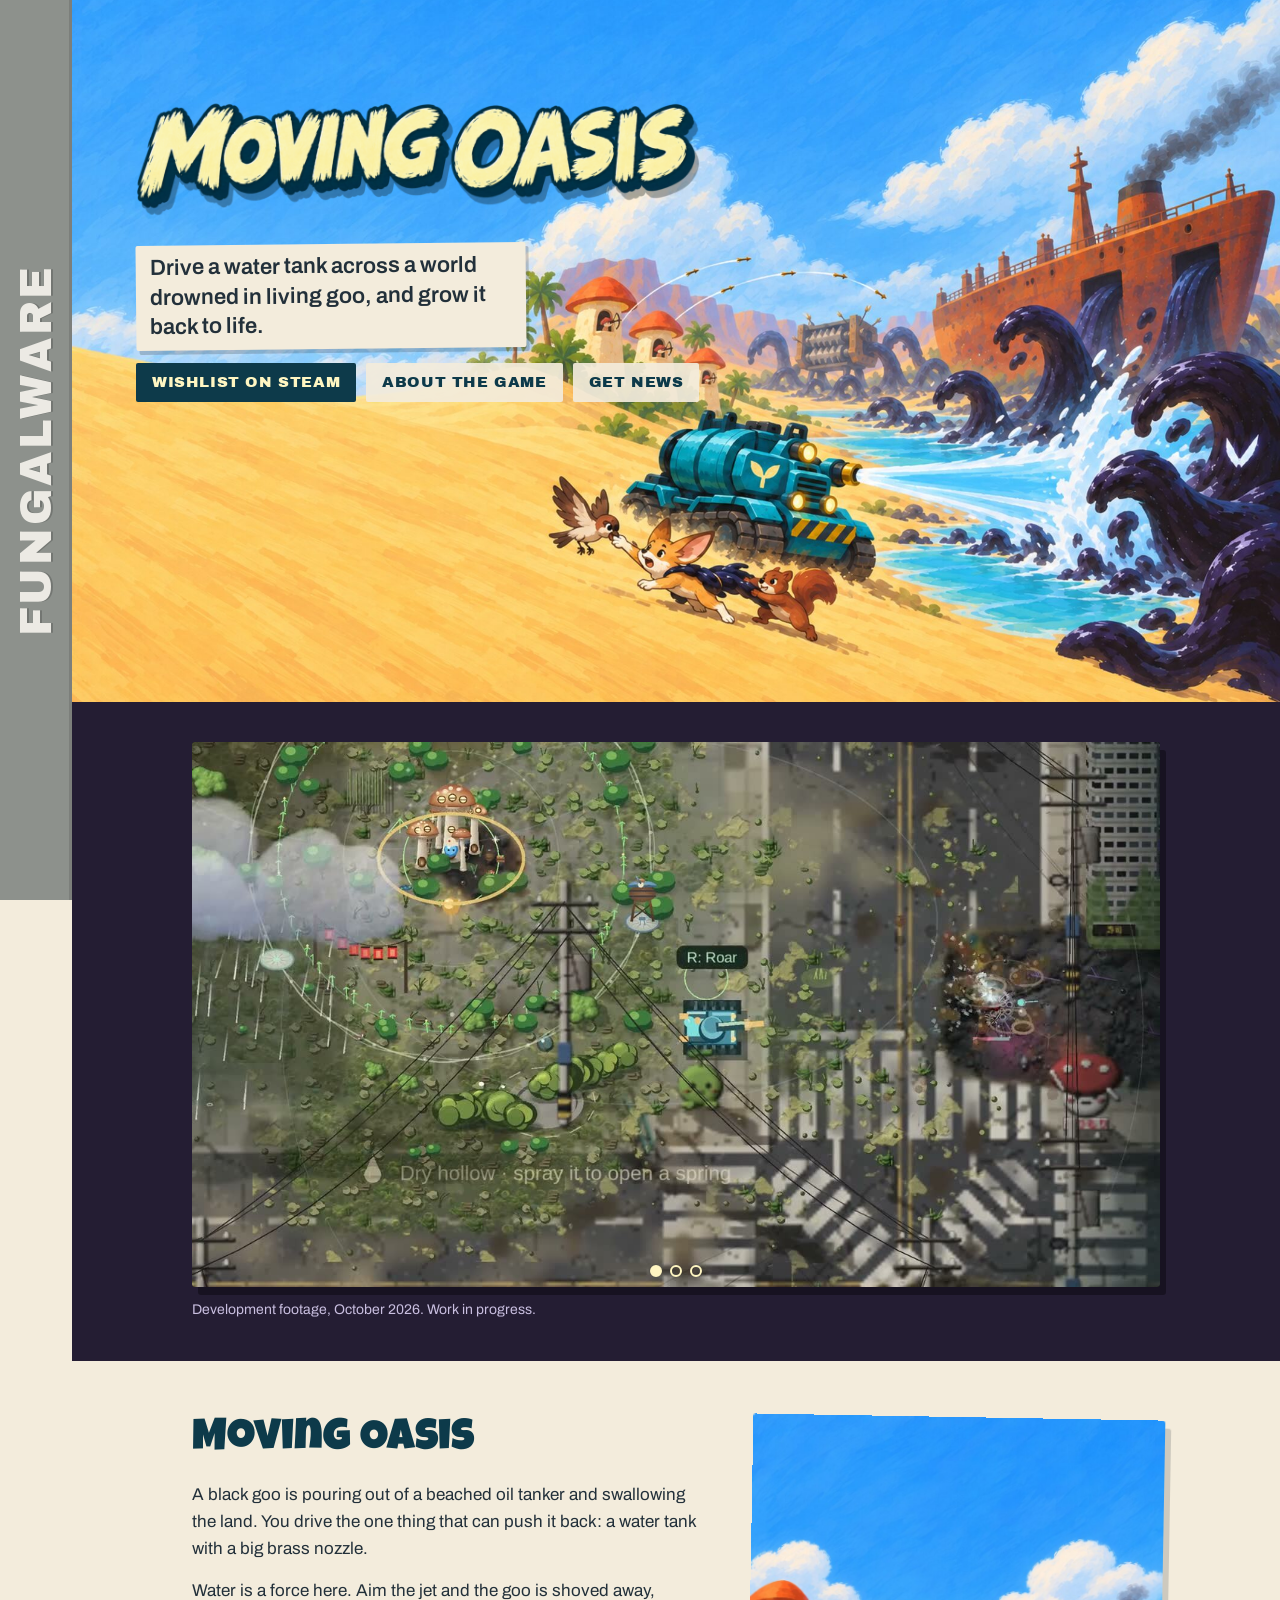
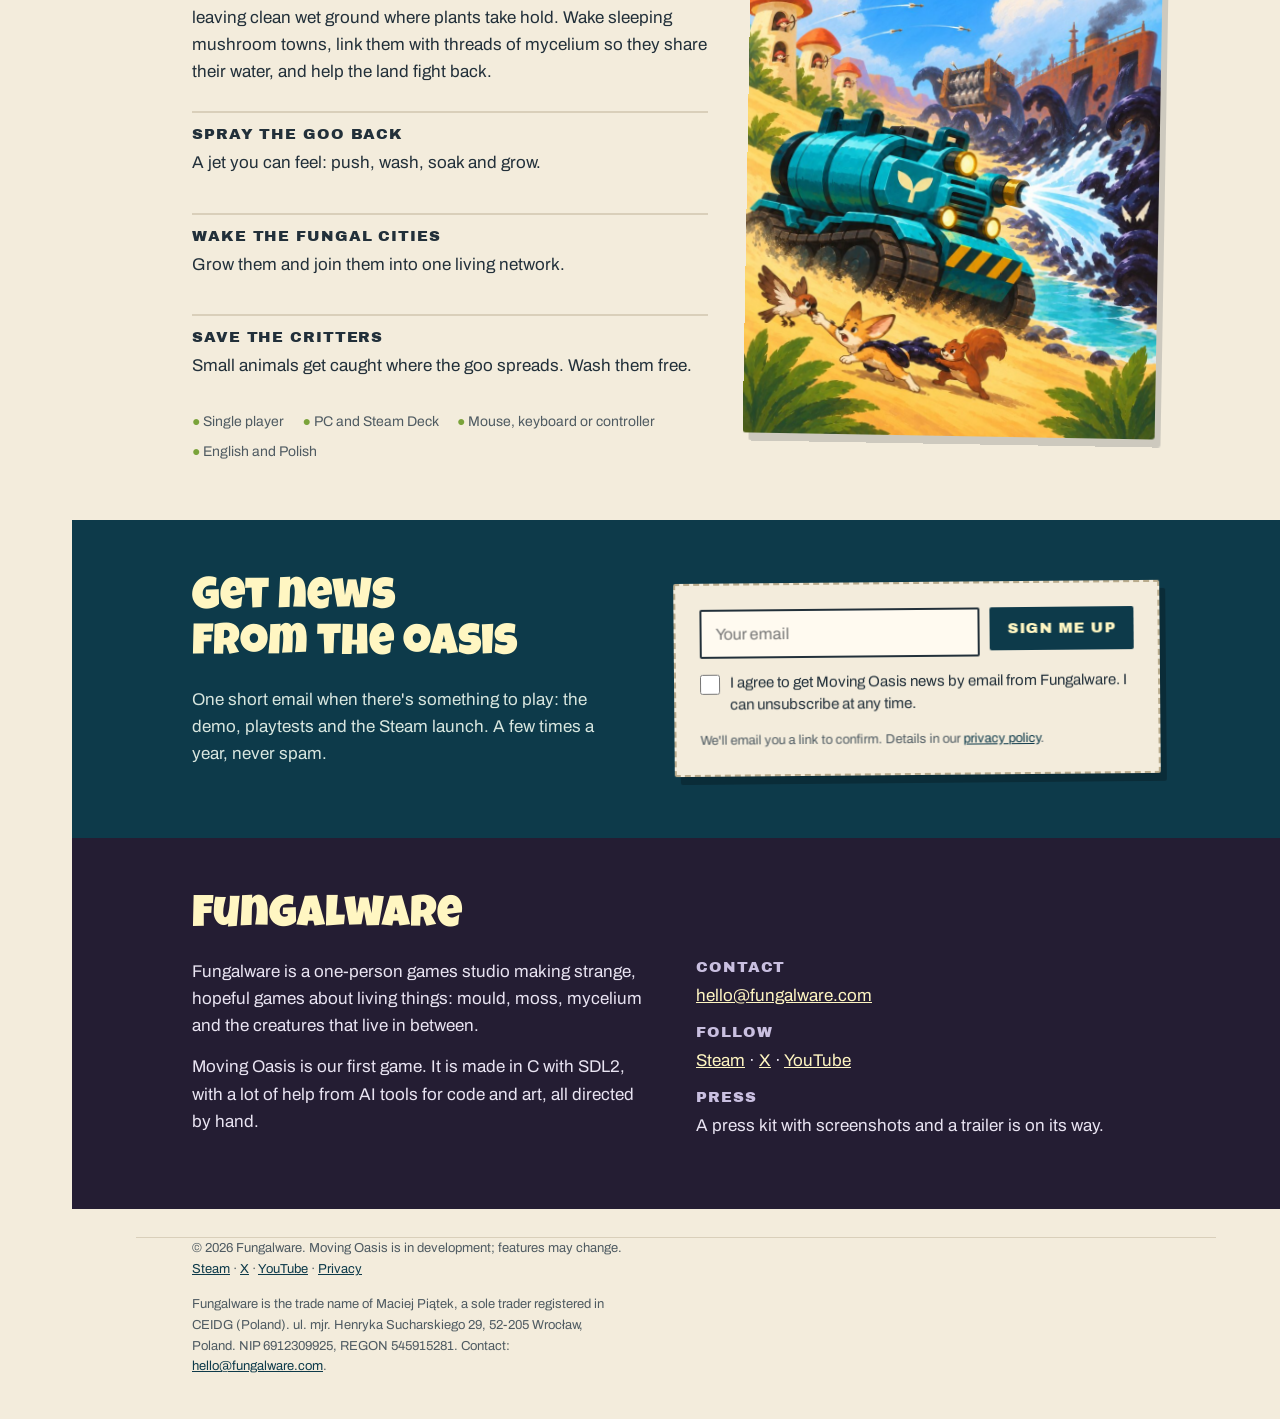
==== commit 8dc149c1: "Add Steam, X and YouTube links to the studio section and footer Co-Authored-By: Claude Opus 5.5 (1M " ====
--- a/index.html
+++ b/index.html
@@ -192,6 +192,8 @@
           <div>
             <h3>Contact</h3>
             <p><a href="mailto:hello@fungalware.com">hello@fungalware.com</a></p>
+            <h3>Follow</h3>
+            <p><a href="https://store.steampowered.com/app/4529580/Moving_Oasis/">Steam</a> · <a href="https://x.com/fungalware">X</a> · <a href="https://www.youtube.com/@fungalware">YouTube</a></p>
             <h3>Press</h3>
             <p>A press kit with screenshots and a trailer is on its way.</p>
           </div>
@@ -201,7 +203,7 @@
 
     <footer>
       <div class="wrap imprint">
-        <p>© 2026 Fungalware. Moving Oasis is in development; features may change. <a href="privacy/">Privacy</a></p>
+        <p>© 2026 Fungalware. Moving Oasis is in development; features may change. <a href="https://store.steampowered.com/app/4529580/Moving_Oasis/">Steam</a> · <a href="https://x.com/fungalware">X</a> · <a href="https://www.youtube.com/@fungalware">YouTube</a> · <a href="privacy/">Privacy</a></p>
         <p>Fungalware is the trade name of Maciej Piątek, a sole trader registered in CEIDG (Poland). ul. mjr. Henryka Sucharskiego 29, 52-205 Wrocław, Poland. NIP 6912309925, REGON 545915281. Contact: <a href="mailto:hello@fungalware.com">hello@fungalware.com</a>.</p>
       </div>
     </footer>
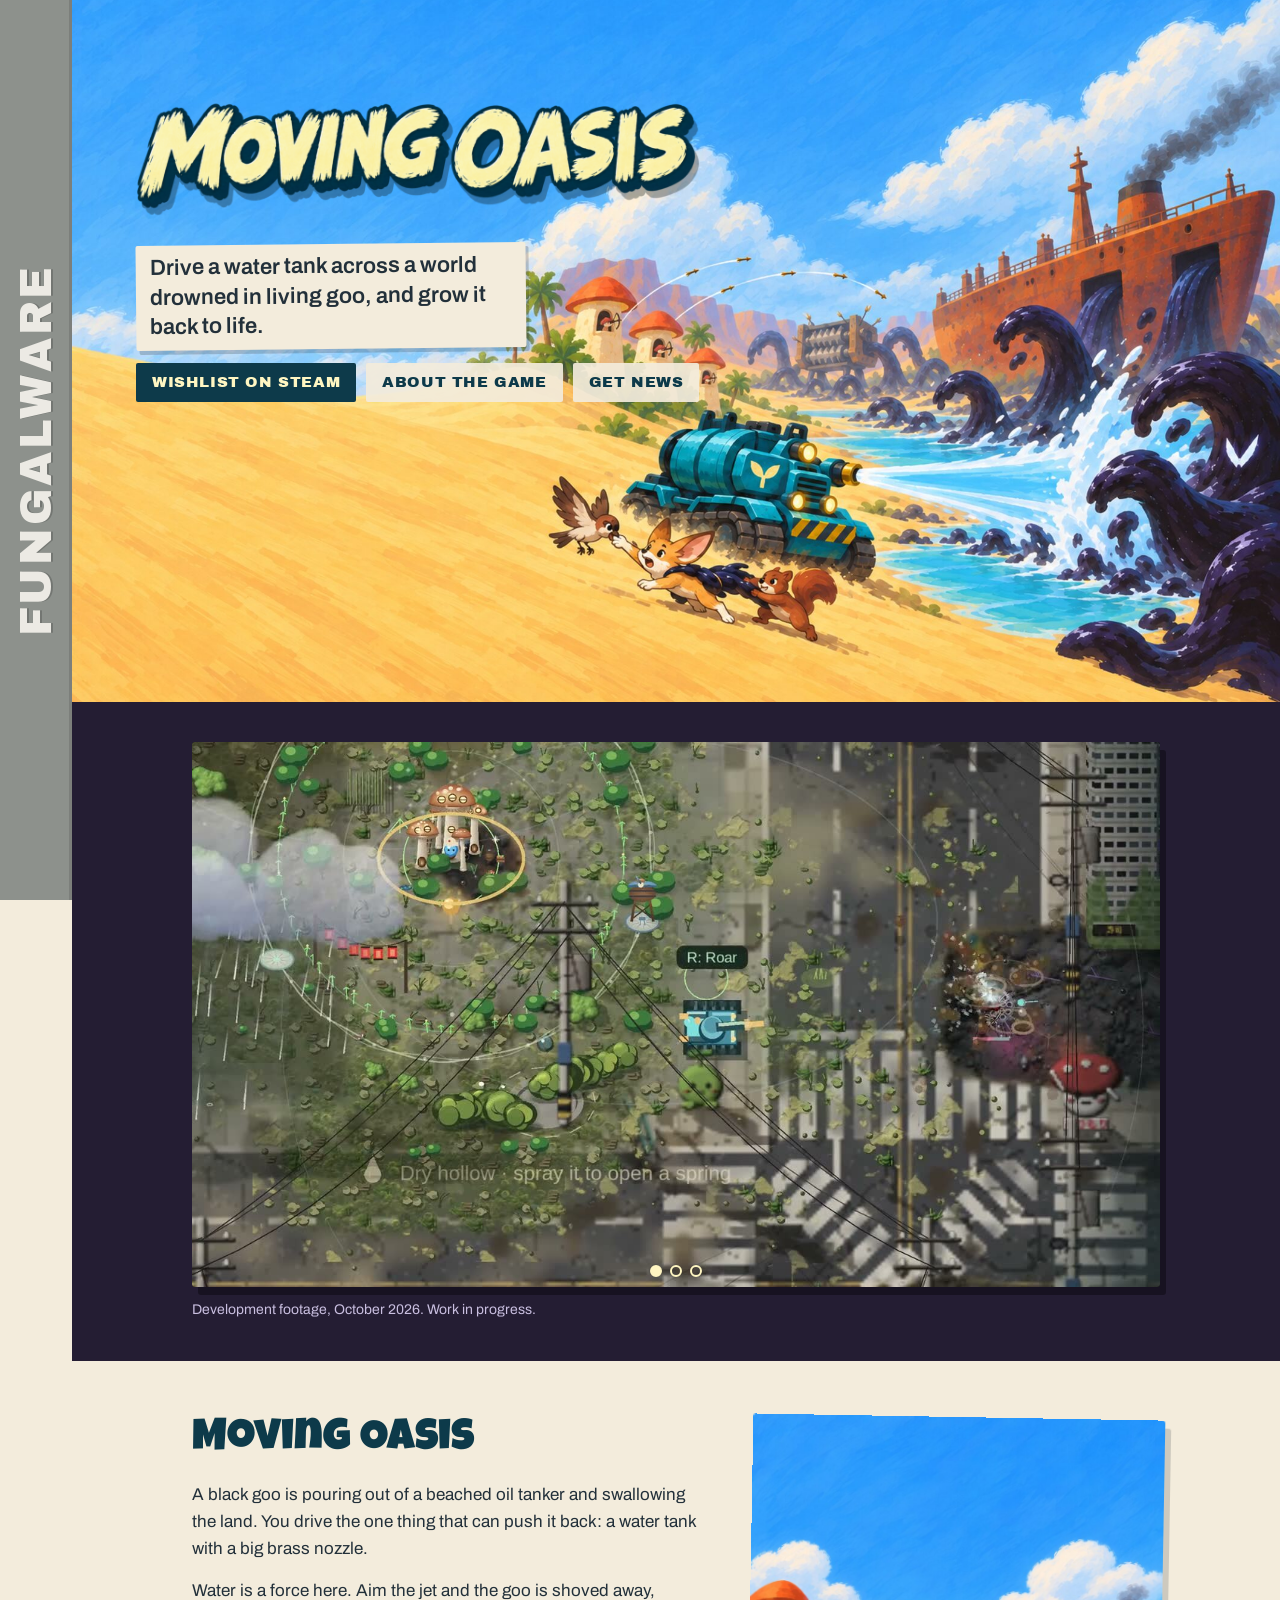
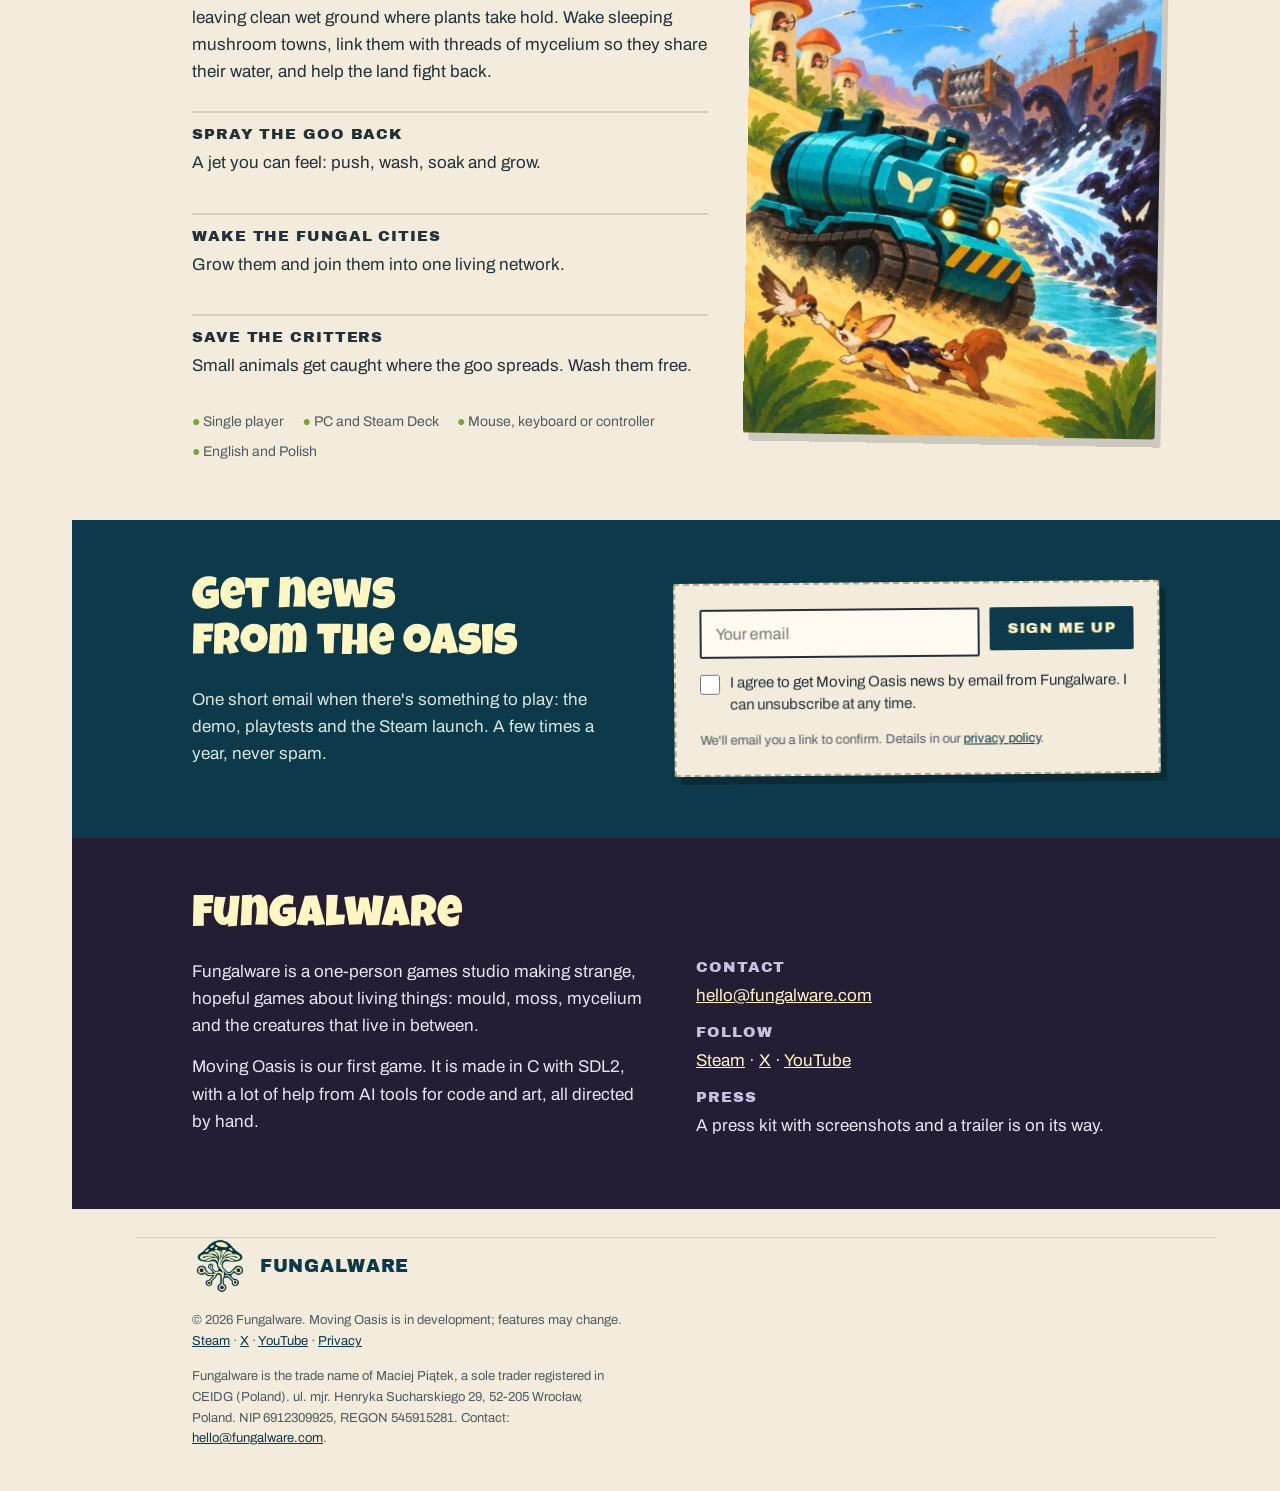
==== commit 71699d9b: "Add selected Fungalware circuit logo to footer (browser previewed; tests deferred)" ====
--- a/index.html
+++ b/index.html
@@ -55,6 +55,8 @@
 .studio h3{color:#c9bfe0}
 footer{font-size:13px;color:var(--ink-soft);padding-block:28px}
 footer .wrap{padding-block:0}
+.footer-brand{display:flex;align-items:center;gap:12px;margin-bottom:16px;color:var(--teal);font:400 18px/1 var(--brand);letter-spacing:.04em}
+.footer-brand img{display:block;width:56px;height:56px;object-fit:contain;flex:none}
 .imprint{border-top:1px solid var(--rule);padding-top:14px}
 /* Newsletter: MailerLite's form markup and script (they validate and submit
    it), dressed as a torn-off coupon from the page's newsprint. */
@@ -203,6 +205,7 @@
 
     <footer>
       <div class="wrap imprint">
+        <div class="footer-brand"><img src="img/fungalware-logo.png" width="56" height="56" alt="" loading="lazy" decoding="async"><span>FUNGALWARE</span></div>
         <p>© 2026 Fungalware. Moving Oasis is in development; features may change. <a href="https://store.steampowered.com/app/4529580/Moving_Oasis/">Steam</a> · <a href="https://x.com/fungalware">X</a> · <a href="https://www.youtube.com/@fungalware">YouTube</a> · <a href="privacy/">Privacy</a></p>
         <p>Fungalware is the trade name of Maciej Piątek, a sole trader registered in CEIDG (Poland). ul. mjr. Henryka Sucharskiego 29, 52-205 Wrocław, Poland. NIP 6912309925, REGON 545915281. Contact: <a href="mailto:hello@fungalware.com">hello@fungalware.com</a>.</p>
       </div>
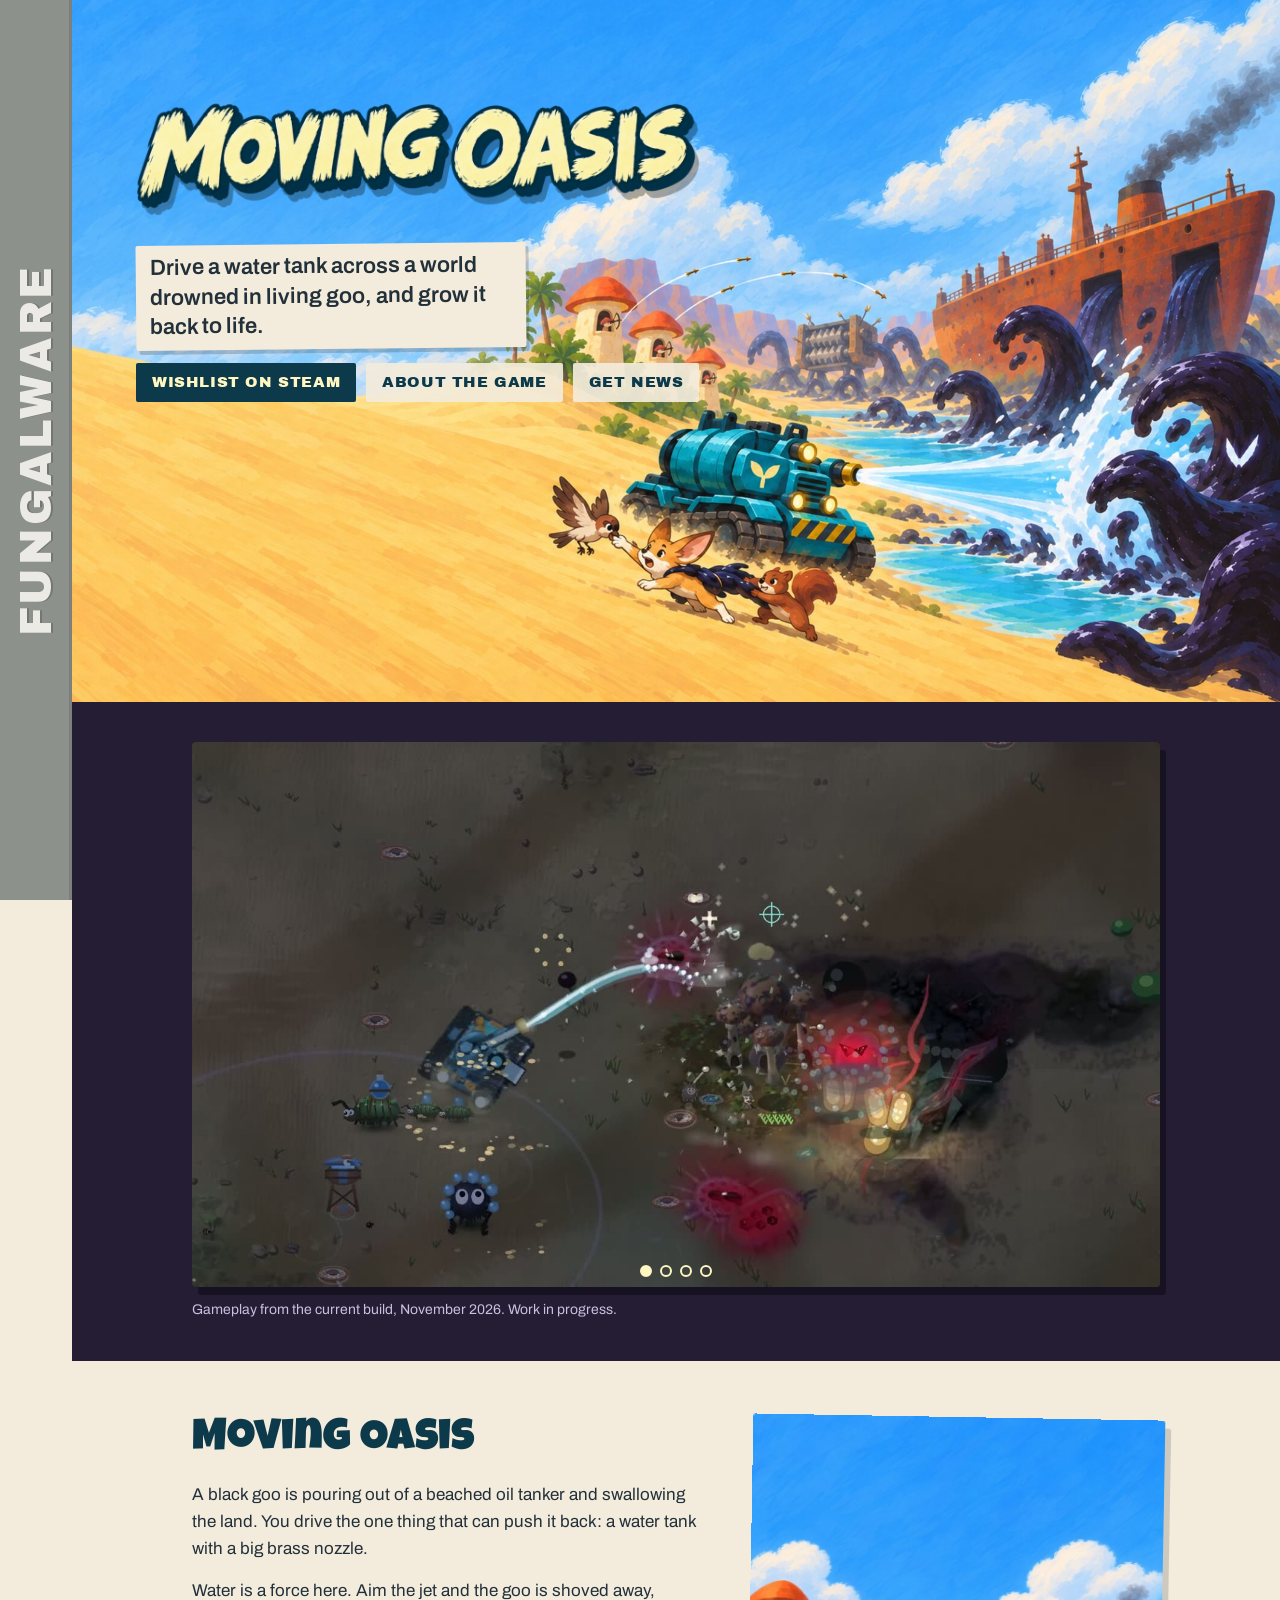
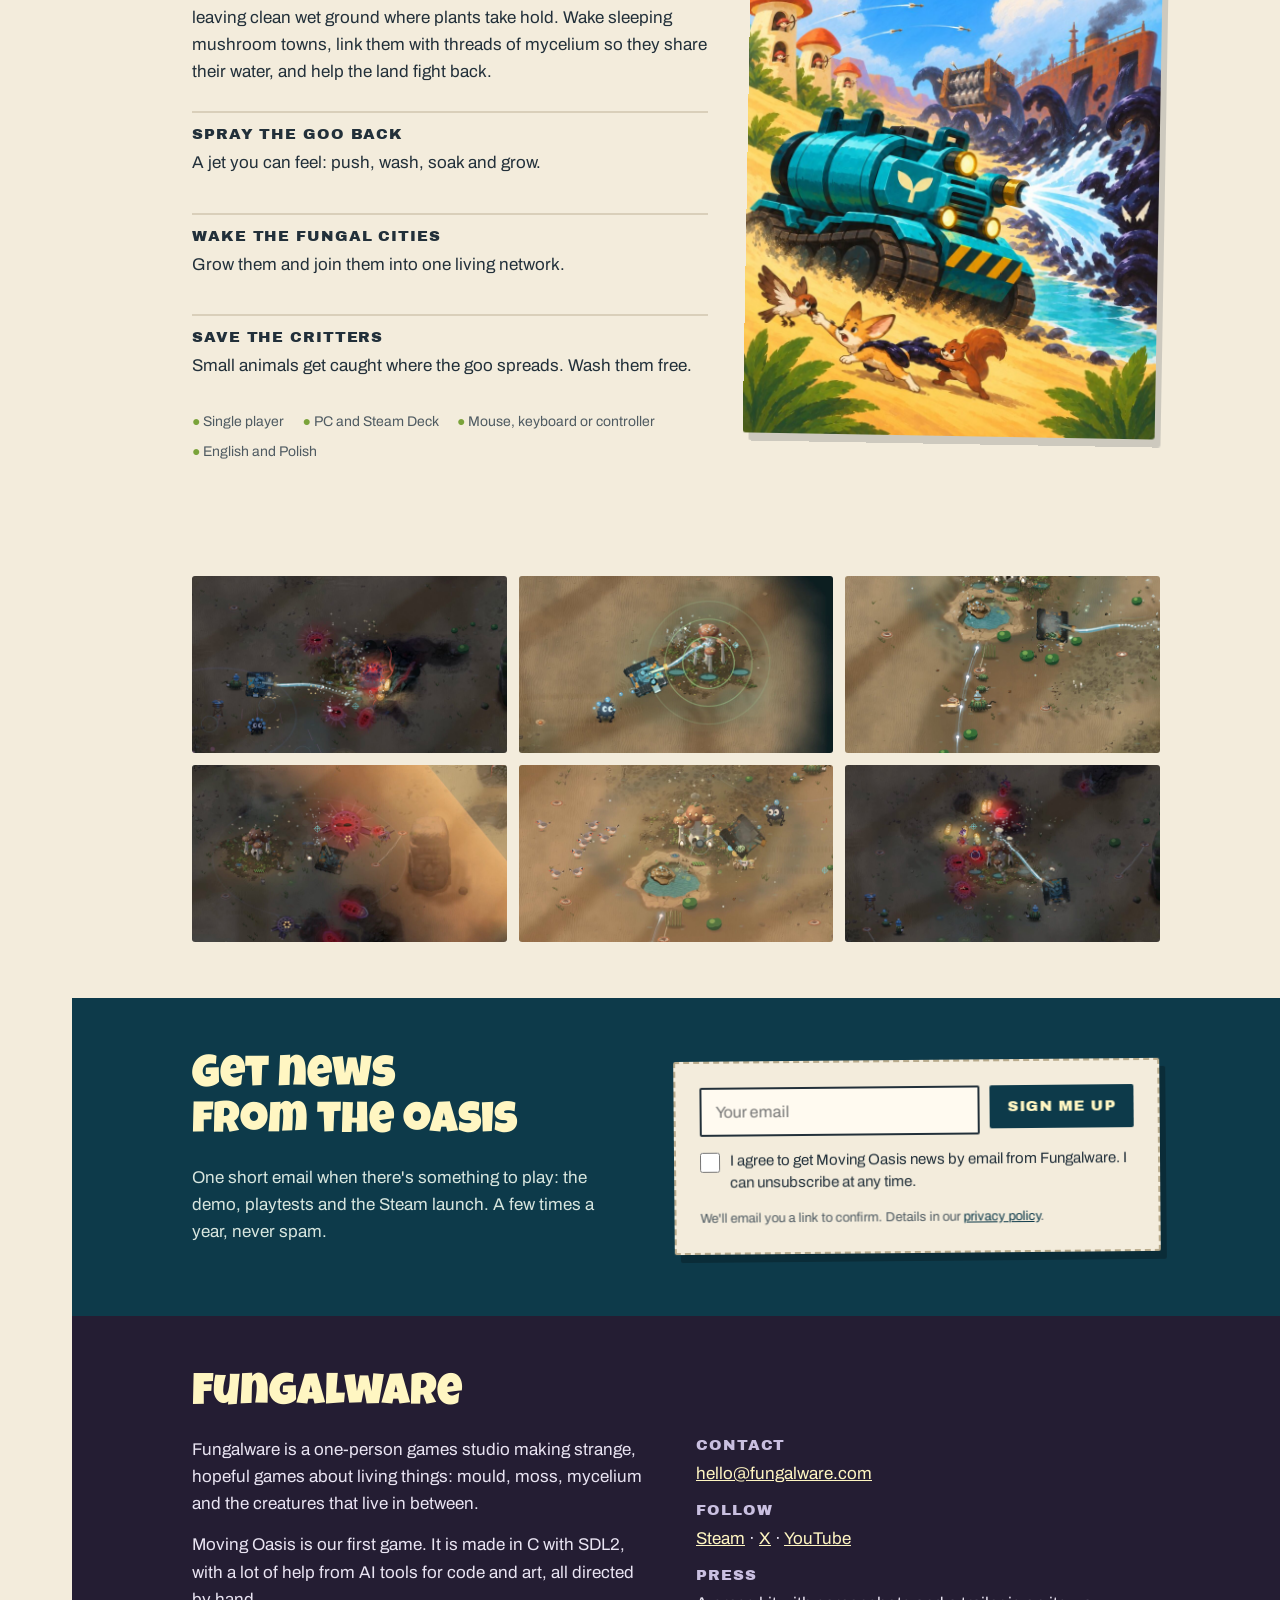
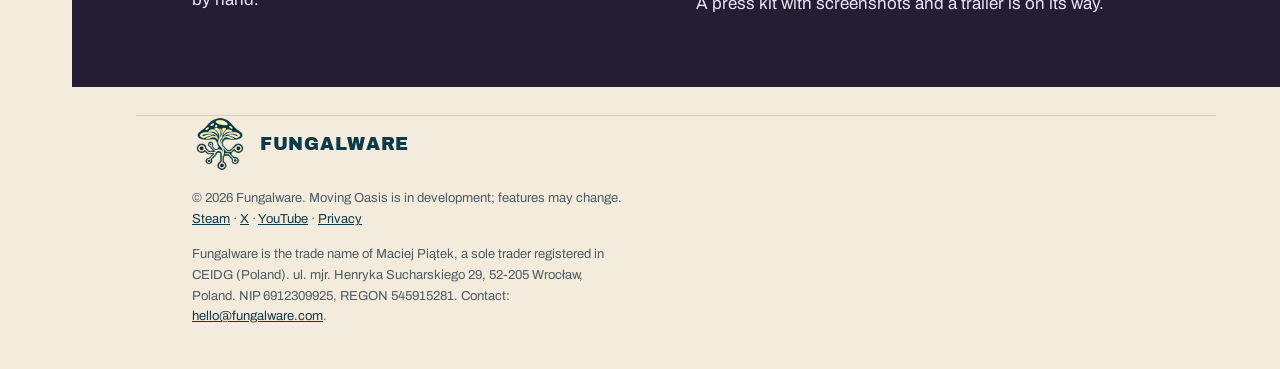
==== commit a3fbc4d2: "Show the current game: new reel clips and screenshots from trailer v2 Replace the October reel with " ====
--- a/index.html
+++ b/index.html
@@ -7,7 +7,7 @@
 <meta name="description" content="Fungalware is a small games studio making strange, hopeful games about living things. Now making Moving Oasis. Wishlist it on Steam.">
 <meta property="og:title" content="Fungalware · Moving Oasis">
 <meta property="og:description" content="Drive a water tank across a world drowned in living goo, and grow it back to life. Wishlist it on Steam.">
-<meta property="og:image" content="img/moving-oasis-wide.jpg">
+<meta property="og:image" content="https://fungalware.com/img/moving-oasis-wide.jpg">
 <link rel="stylesheet" href="fonts/fonts.css">
 <style>
 /* Layout: a grey cartridge band down the left edge (the box art's FUNGALWARE
@@ -93,11 +93,15 @@
 .player .dots button{width:12px;height:12px;padding:0;border:2px solid var(--cream);border-radius:50%;background:transparent;cursor:pointer}
 .player .dots button[aria-selected=true]{background:var(--cream)}
 .reel .cap{margin:12px 0 0;font-size:14px;color:#c9bfe0;max-width:none}
+/* Screenshots: fresh captures from the game, no HUD. */
+.shots{display:grid;grid-template-columns:repeat(3,minmax(0,1fr));gap:12px}
+.shots img{display:block;width:100%;height:auto;border-radius:3px}
 @media (max-width:820px){
   .frame{grid-template-columns:1fr}
   .band{position:static;height:auto;padding:10px 16px;justify-content:flex-start}
   .band span{writing-mode:horizontal-tb;transform:none;font-size:26px}
   .game,.studio .cols,.news .wrap{grid-template-columns:1fr}
+  .shots{grid-template-columns:repeat(2,minmax(0,1fr))}
   .hero img.art{height:62vh}
 }
 @media (prefers-reduced-motion:reduce){*{transition:none!important}}
@@ -122,13 +126,13 @@
 
     <section class="reel" aria-label="Gameplay">
       <div class="wrap">
-        <div class="player" data-clips="rain-cities skull shore">
-          <video autoplay muted playsinline preload="auto" poster="video/rain-cities.jpg" aria-label="Moving Oasis gameplay, development footage"></video>
+        <div class="player" data-clips="night green battle dawn">
+          <video autoplay muted playsinline preload="auto" poster="video/night.jpg" aria-label="Moving Oasis gameplay, development footage"></video>
           <button class="nav prev" type="button" aria-label="Previous clip">&#8249;</button>
           <button class="nav next" type="button" aria-label="Next clip">&#8250;</button>
           <div class="dots" role="tablist" aria-label="Clips"></div>
         </div>
-        <p class="cap">Development footage, October 2026. Work in progress.</p>
+        <p class="cap">Gameplay from the current build, November 2026. Work in progress.</p>
       </div>
     </section>
 
@@ -147,6 +151,17 @@
         </ul>
       </div>
       <img class="tall" src="img/moving-oasis-tall.jpg" alt="Moving Oasis key art: the teal tank up close, its headlights like friendly eyes, spraying goo back beside mushroom towers and a rusty ship.">
+    </section>
+
+    <section class="wrap" aria-label="Screenshots">
+      <div class="shots">
+        <img src="img/screens/night-hit.jpg" width="1280" height="720" loading="lazy" decoding="async" alt="At night the tank sprays a long arc of water into glowing red goo creatures around a mushroom town.">
+        <img src="img/screens/city-wakes.jpg" width="1280" height="720" loading="lazy" decoding="async" alt="The tank waters a mushroom town in the sand as green rings spread out from it.">
+        <img src="img/screens/fox-beetles.jpg" width="1280" height="720" loading="lazy" decoding="async" alt="Water runs from an oasis pool past a fennec fox and green beetles carrying a flask.">
+        <img src="img/screens/dawn-line.jpg" width="1280" height="720" loading="lazy" decoding="async" alt="The line of dawn sweeps across the map, lighting a huge stone head while goo creatures still glow in the dark.">
+        <img src="img/screens/calm-birds.jpg" width="1280" height="720" loading="lazy" decoding="async" alt="By day a flock of birds has returned to the oasis pool beside a mushroom town.">
+        <img src="img/screens/peak.jpg" width="1280" height="720" loading="lazy" decoding="async" alt="Goo creatures and glowing pods surround a mushroom town at night while the tank fights them off.">
+      </div>
     </section>
 
     <section id="news" class="news">
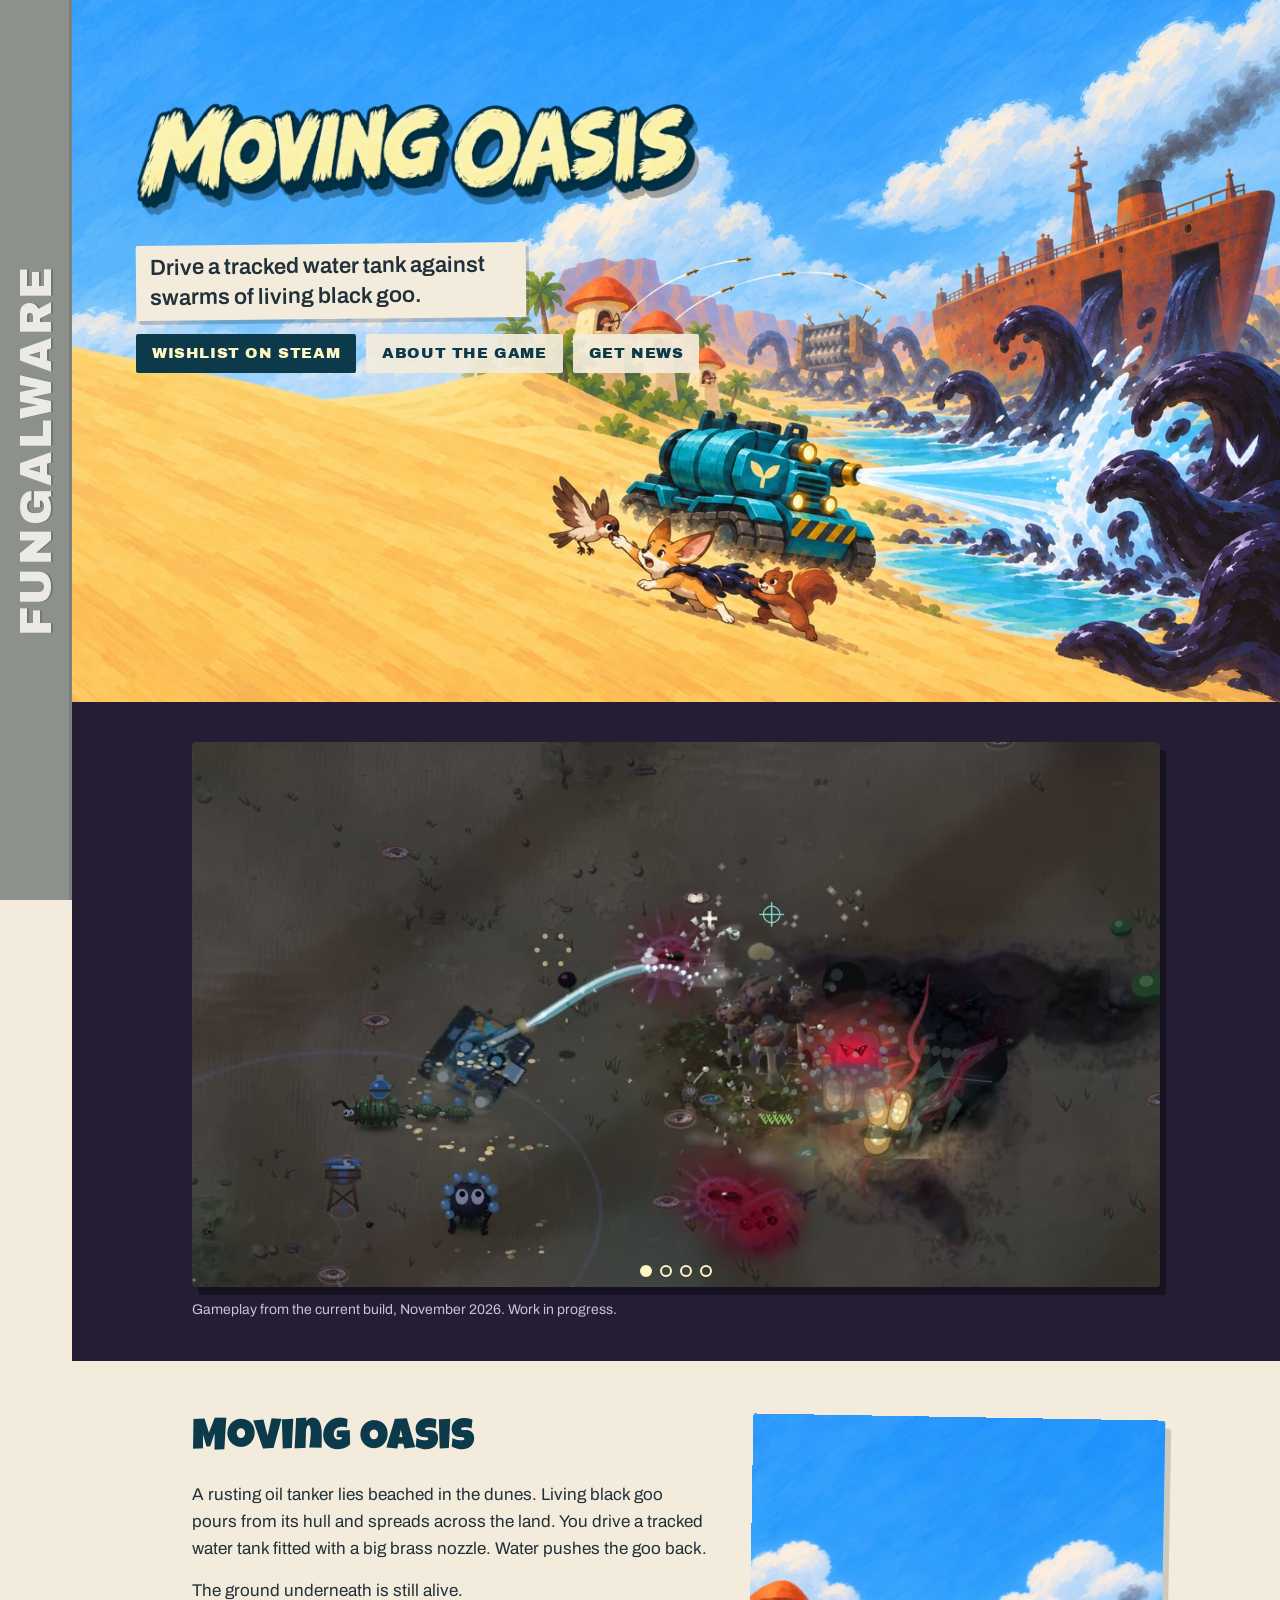
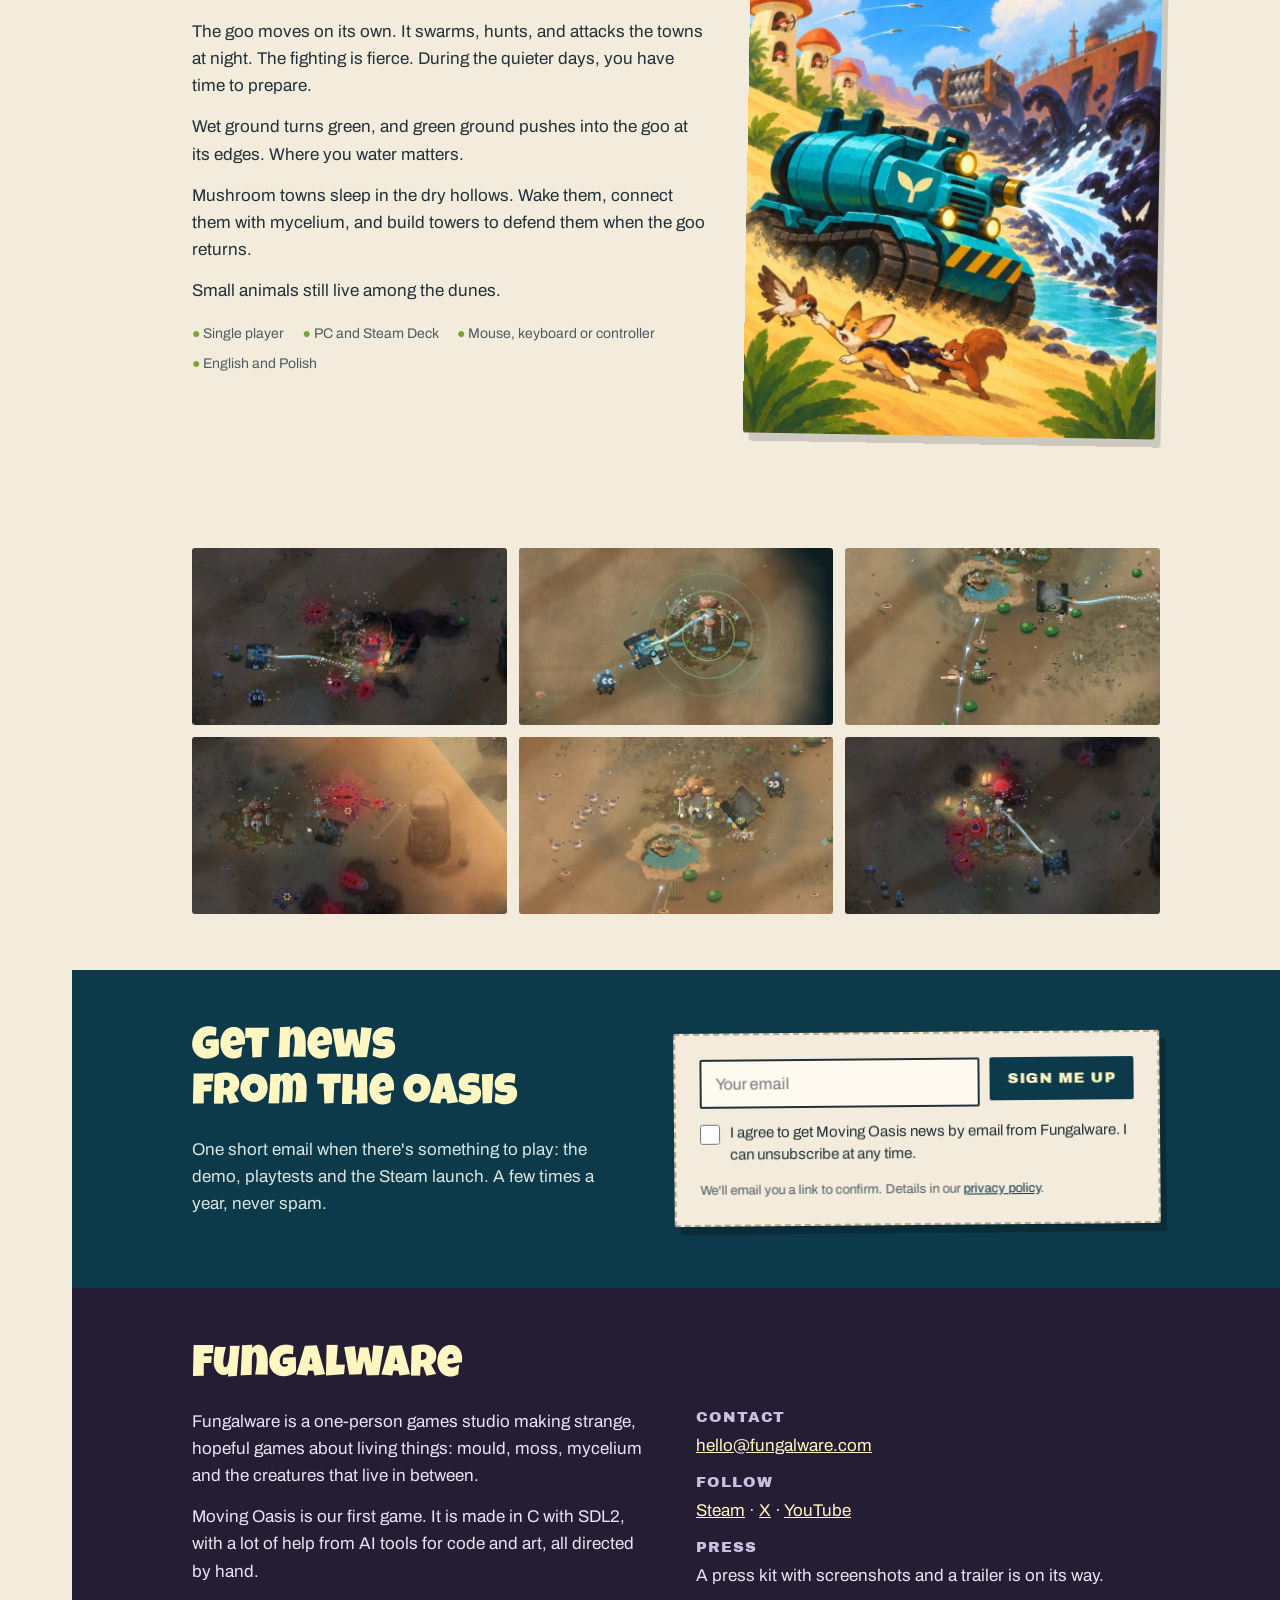
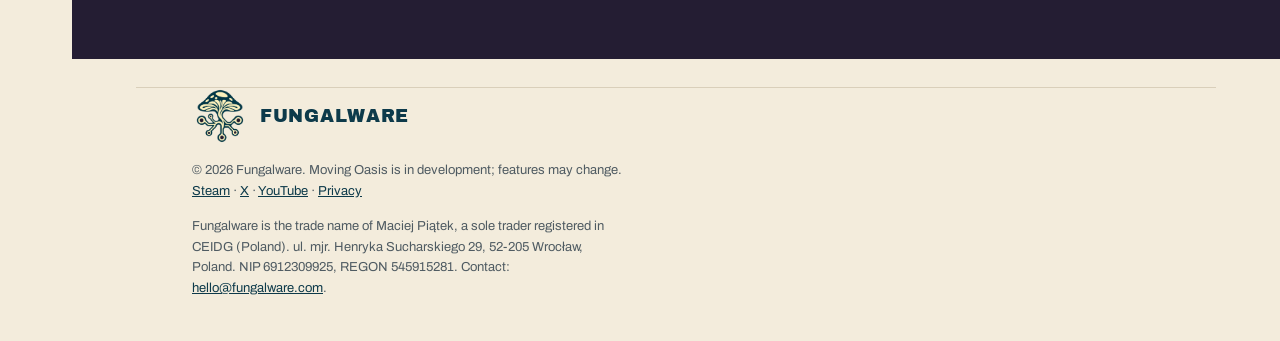
==== commit 014535f3: "Site: new Moving Oasis text from the Steam page (9 Nov 2026) Same approved wording as the Steam Abou" ====
--- a/index.html
+++ b/index.html
@@ -6,7 +6,7 @@
 <title>Fungalware</title>
 <meta name="description" content="Fungalware is a small games studio making strange, hopeful games about living things. Now making Moving Oasis. Wishlist it on Steam.">
 <meta property="og:title" content="Fungalware · Moving Oasis">
-<meta property="og:description" content="Drive a water tank across a world drowned in living goo, and grow it back to life. Wishlist it on Steam.">
+<meta property="og:description" content="Drive a tracked water tank against swarms of living black goo. Fight fierce top-down battles, wake and defend mushroom towns, and prepare for the attacks that come at night. Where the goo retreats, the ground begins to grow green again.">
 <meta property="og:image" content="https://fungalware.com/img/moving-oasis-wide.jpg">
 <link rel="stylesheet" href="fonts/fonts.css">
 <style>
@@ -42,8 +42,6 @@
 h3{font:400 15px/1.2 var(--brand);letter-spacing:.06em;text-transform:uppercase;margin:0 0 6px;color:var(--ink)}
 p{margin:0 0 14px;max-width:62ch}
 .game{display:grid;grid-template-columns:minmax(0,1.25fr) minmax(0,1fr);gap:40px;align-items:start}
-.features{display:grid;gap:22px;margin-top:26px}
-.features div{border-top:2px solid var(--rule);padding-top:12px}
 .tall{width:100%;border-radius:3px;box-shadow:6px 8px 0 rgba(34,48,58,.18);transform:rotate(1deg)}
 .facts{display:flex;flex-wrap:wrap;gap:8px 18px;margin:18px 0 0;padding:0;list-style:none;font-size:14px;color:var(--ink-soft)}
 .facts li::before{content:"● ";color:#7aa33a}
@@ -115,7 +113,7 @@
       <img class="art" src="img/moving-oasis-key-art.jpg" alt="A chunky teal water tank sprays living black goo back from a desert oasis while a sparrow and a squirrel pull a fennec fox free; a rusty tanker and a toothed machine loom behind.">
       <div class="over">
         <img class="logo" src="img/moving-oasis-logo.png" alt="Moving Oasis">
-        <p class="line">Drive a water tank across a world drowned in living goo, and grow it back to life.</p>
+        <p class="line">Drive a tracked water tank against swarms of living black goo.</p>
         <div class="cta">
           <a class="pill" href="https://store.steampowered.com/app/4529580/Moving_Oasis/">Wishlist on Steam</a>
           <a class="pill ghost" href="#game">About the game</a>
@@ -139,13 +137,12 @@
     <section id="game" class="wrap game">
       <div>
         <h2>Moving Oasis</h2>
-        <p>A black goo is pouring out of a beached oil tanker and swallowing the land. You drive the one thing that can push it back: a water tank with a big brass nozzle.</p>
-        <p>Water is a force here. Aim the jet and the goo is shoved away, leaving clean wet ground where plants take hold. Wake sleeping mushroom towns, link them with threads of mycelium so they share their water, and help the land fight back.</p>
-        <div class="features">
-          <div><h3>Spray the goo back</h3><p>A jet you can feel: push, wash, soak and grow.</p></div>
-          <div><h3>Wake the fungal cities</h3><p>Grow them and join them into one living network.</p></div>
-          <div><h3>Save the critters</h3><p>Small animals get caught where the goo spreads. Wash them free.</p></div>
-        </div>
+        <p>A rusting oil tanker lies beached in the dunes. Living black goo pours from its hull and spreads across the land. You drive a tracked water tank fitted with a big brass nozzle. Water pushes the goo back.</p>
+        <p>The ground underneath is still alive.</p>
+        <p>The goo moves on its own. It swarms, hunts, and attacks the towns at night. The fighting is fierce. During the quieter days, you have time to prepare.</p>
+        <p>Wet ground turns green, and green ground pushes into the goo at its edges. Where you water matters.</p>
+        <p>Mushroom towns sleep in the dry hollows. Wake them, connect them with mycelium, and build towers to defend them when the goo returns.</p>
+        <p>Small animals still live among the dunes.</p>
         <ul class="facts">
           <li>Single player</li><li>PC and Steam Deck</li><li>Mouse, keyboard or controller</li><li>English and Polish</li>
         </ul>
